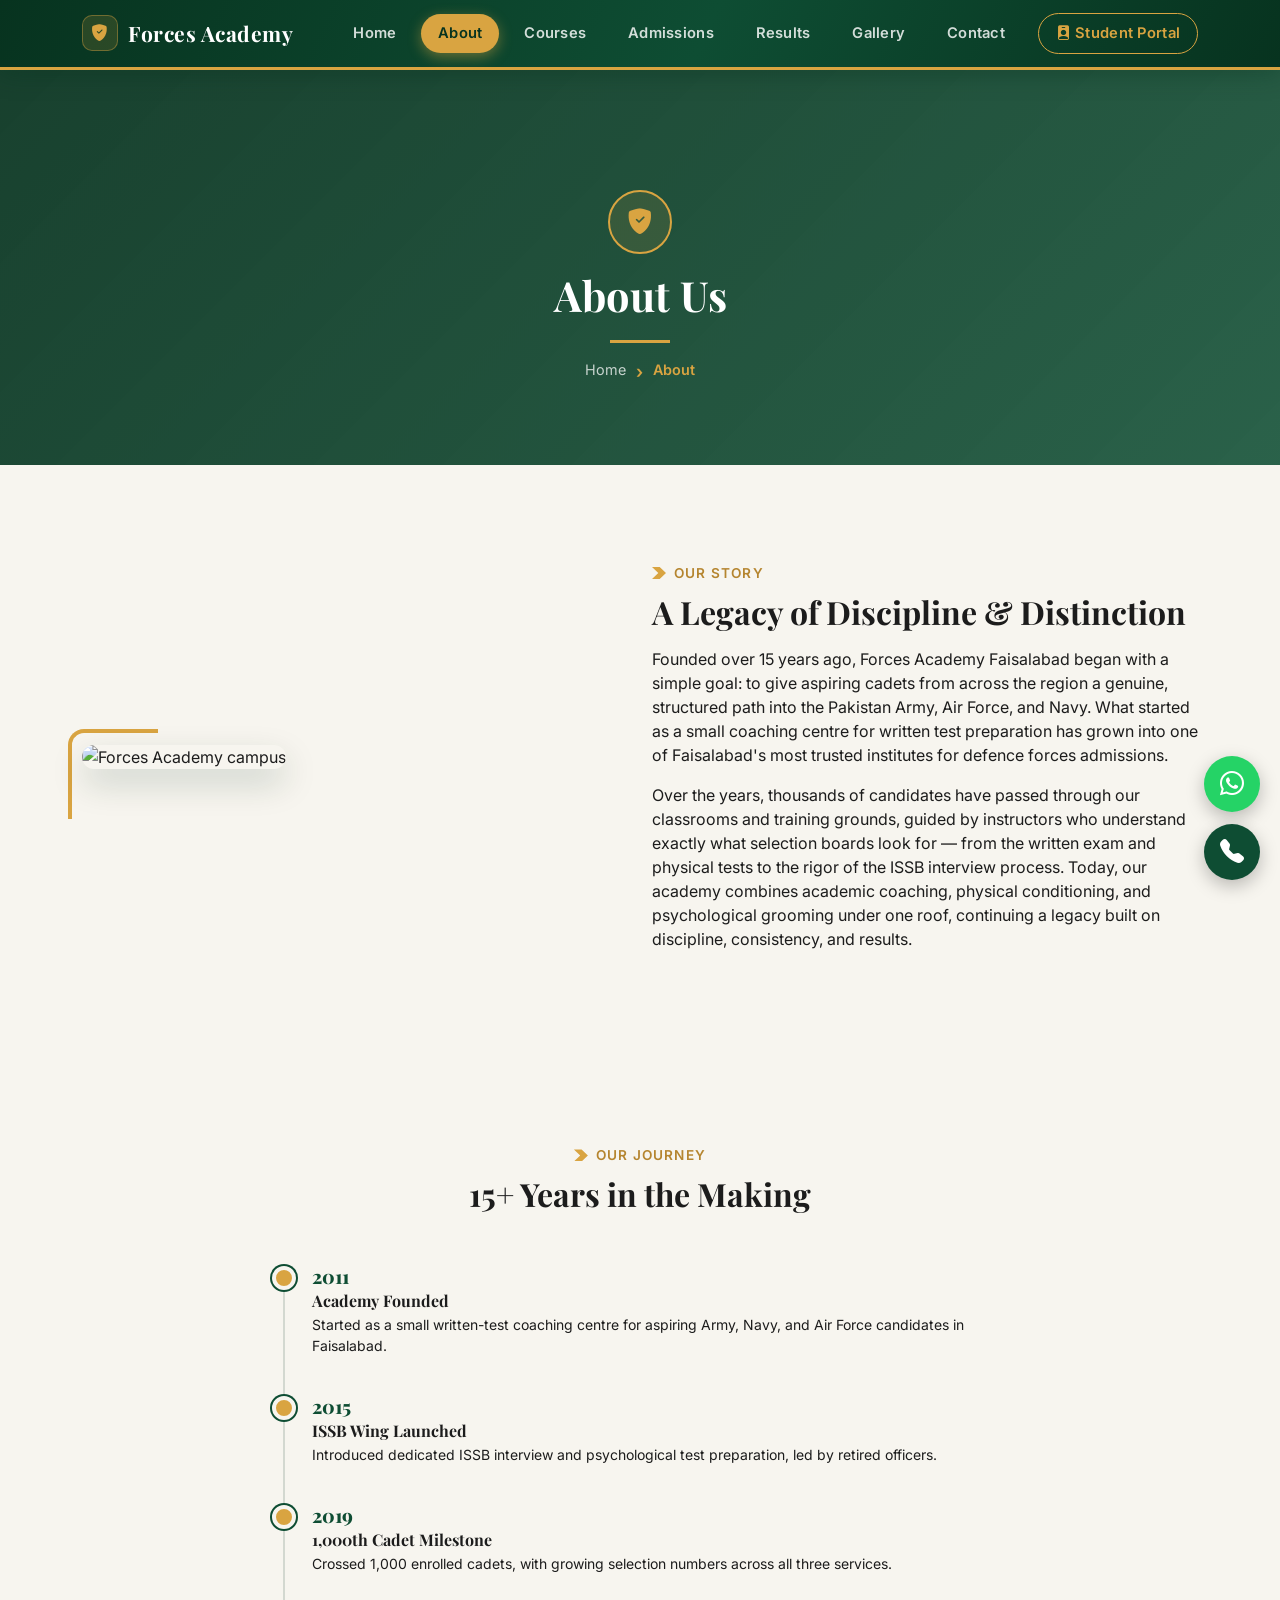
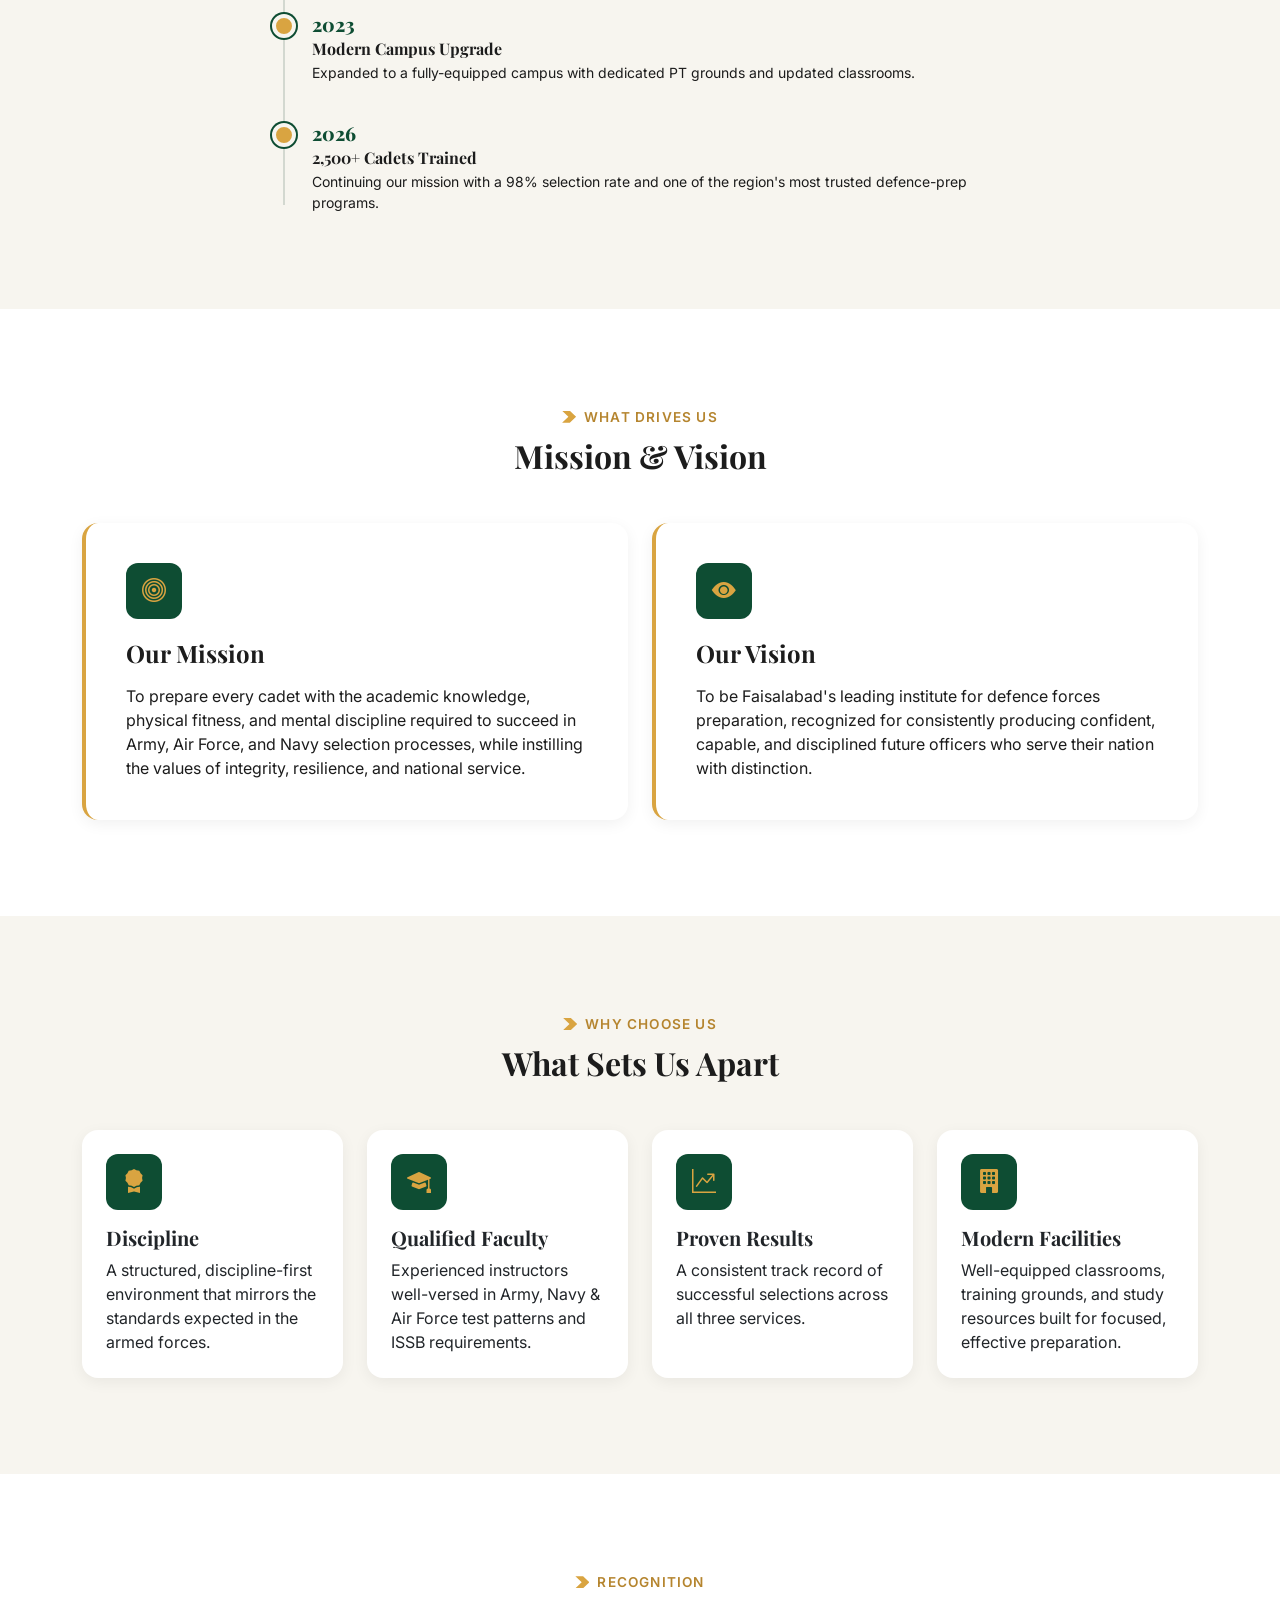
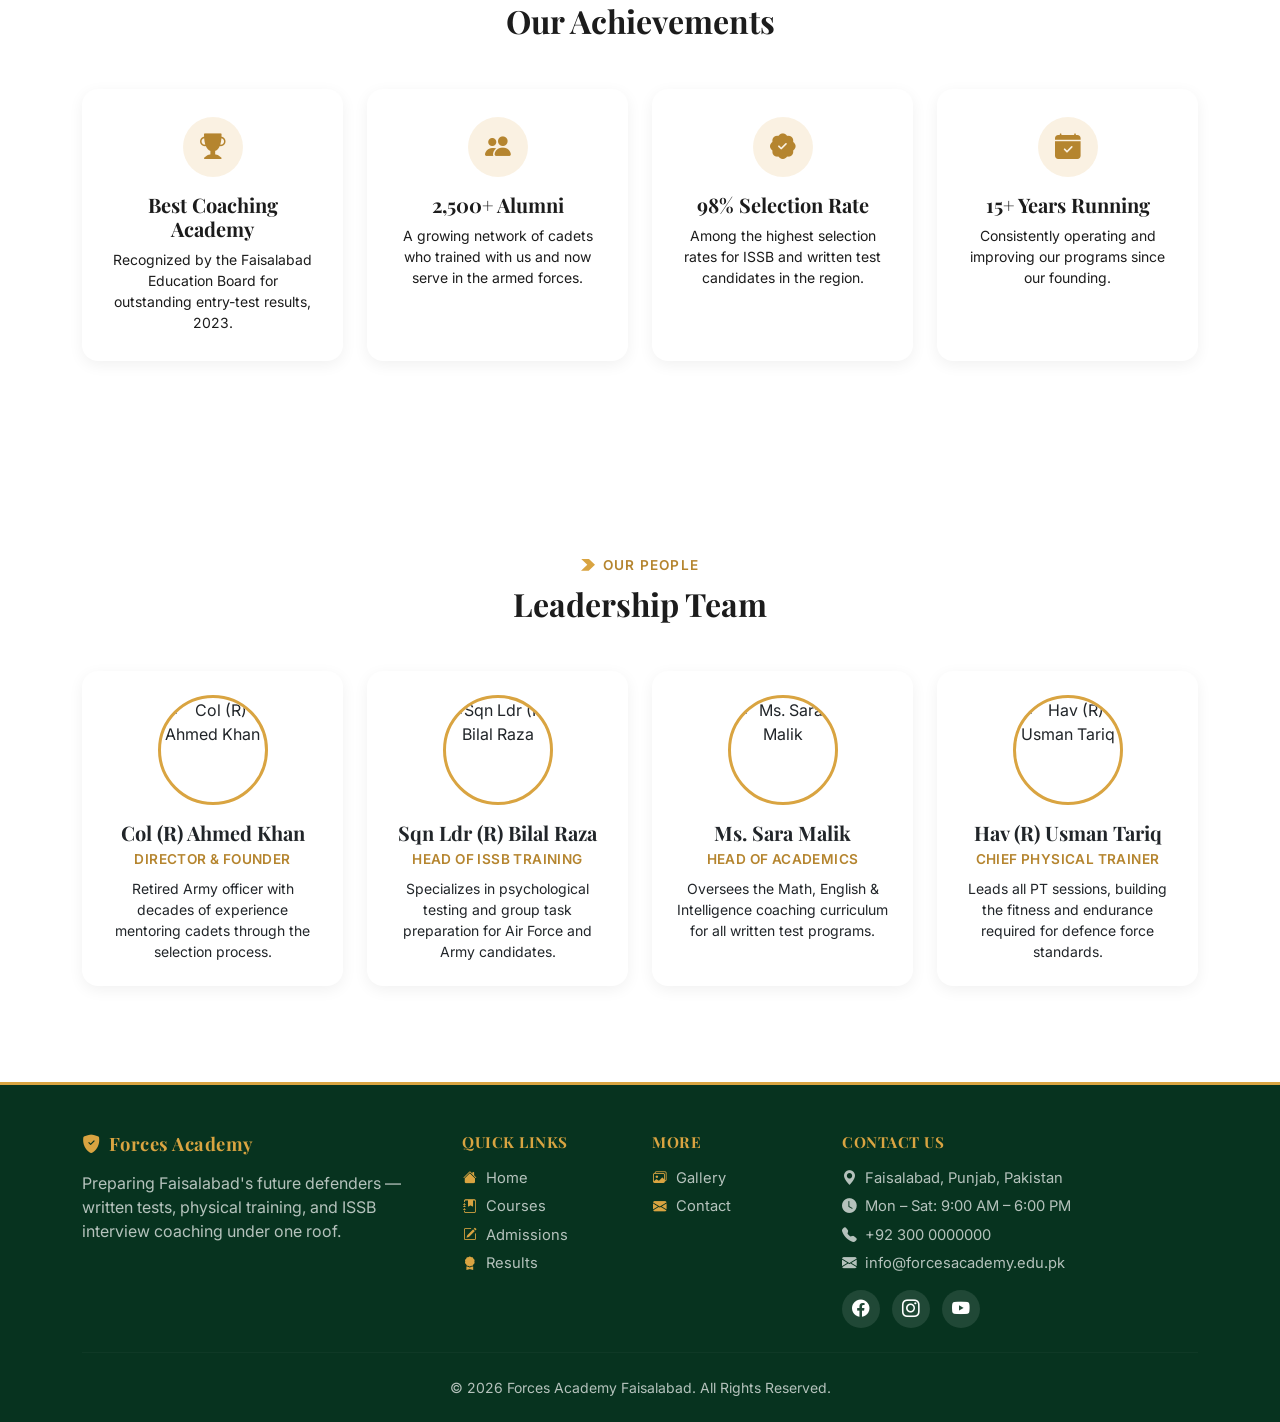
==== about.html @ 9dc29fd9 "Fixed responsive layout issues and completed cross-browser testing" ====
<!DOCTYPE html>
<html lang="en">
<head>
  <meta charset="UTF-8" />
<link rel="icon" type="image/svg+xml" href="data:image/svg+xml,<svg xmlns='http://www.w3.org/2000/svg' viewBox='0 0 24 24'><path fill='%2307331f' d='M12 1 3 5v6c0 5.5 3.8 10.7 9 12 5.2-1.3 9-6.5 9-12V5z'/><path fill='none' stroke='%23d9a441' stroke-width='2' stroke-linecap='round' stroke-linejoin='round' d='M8 12l2.5 2.5L16 9'/></svg>" />
  <meta name="viewport" content="width=device-width, initial-scale=1.0" />
  <title>About Us | Forces Academy Faisalabad</title>
  <link href="https://cdn.jsdelivr.net/npm/bootstrap@5.3.0/dist/css/bootstrap.min.css" rel="stylesheet" />
  <link rel="stylesheet" href="https://cdn.jsdelivr.net/npm/bootstrap-icons@1.11.3/font/bootstrap-icons.css" />
  <link rel="preconnect" href="https://fonts.googleapis.com">
  <link rel="preconnect" href="https://fonts.gstatic.com" crossorigin>
  <link href="https://fonts.googleapis.com/css2?family=Inter:wght@400;500;600;700&family=Playfair+Display:wght@700;800;900&display=swap" rel="stylesheet">
  <link rel="stylesheet" href="CSS/style.css" />
  <noscript><style>body{opacity:1 !important;}</style></noscript>
</head>
<body>
  <!-- Floating Contact Buttons -->
  <div class="floating-contact">
    <a href="https://wa.me/923000000000" target="_blank" rel="noopener noreferrer" class="floating-btn whatsapp-btn" aria-label="Chat on WhatsApp" title="Chat on WhatsApp">
      <i class="bi bi-whatsapp"></i>
    </a>
    <a href="tel:+923000000000" class="floating-btn call-btn" aria-label="Call Us" title="Call Us">
      <i class="bi bi-telephone-fill"></i>
    </a>
  </div>
  <!-- Back to Top Button -->
  <button type="button" id="backToTopBtn" class="back-to-top-btn" aria-label="Back to top" title="Back to Top">
    <i class="bi bi-arrow-up"></i>
  </button>
  <!-- Navbar -->
  <nav class="navbar navbar-expand-lg sticky-top navbar-dark" id="mainNav">
    <div class="container">
      <a class="navbar-brand fw-bold" href="index.html">
        <i class="bi bi-shield-fill-check me-2"></i>Forces Academy
      </a>
      <button class="navbar-toggler" type="button" data-bs-toggle="collapse" data-bs-target="#navMenu"
        aria-controls="navMenu" aria-expanded="false" aria-label="Toggle navigation">
        <span class="navbar-toggler-icon"></span>
      </button>
      <div class="collapse navbar-collapse" id="navMenu">
        <ul class="navbar-nav ms-auto align-items-lg-center gap-lg-2">
          <li class="nav-item"><a class="nav-link" href="index.html">Home</a></li>
          <li class="nav-item"><a class="nav-link active" aria-current="page" href="about.html">About</a></li>
          <li class="nav-item"><a class="nav-link" href="courses.html">Courses</a></li>
          <li class="nav-item"><a class="nav-link" href="admissions.html">Admissions</a></li>
          <li class="nav-item"><a class="nav-link" href="results.html">Results</a></li>
          <li class="nav-item"><a class="nav-link" href="gallery.html">Gallery</a></li>
          <li class="nav-item"><a class="nav-link" href="contact.html">Contact</a></li>
                 <li class="nav-item ms-lg-2">
            <a class="nav-link nav-portal-btn" href="#"><i class="bi bi-person-badge-fill me-1"></i>Student Portal</a>
          </li>
        </ul>
      </div>
    </div>
  </nav>

  <!-- Page Banner -->
  <section id="page-banner" class="text-white text-center">
    <div class="page-banner-bg"></div>
    <div class="container position-relative">
      <div class="page-banner-icon mb-3">
        <i class="bi bi-shield-fill-check"></i>
      </div>
      <h1 class="fw-bold">About Us</h1>
      <div class="page-banner-divider"></div>
      <nav aria-label="breadcrumb">
        <ol class="breadcrumb justify-content-center mt-3 mb-0">
          <li class="breadcrumb-item"><a href="index.html">Home</a></li>
          <li class="breadcrumb-item active" aria-current="page">About</li>
        </ol>
      </nav>
    </div>
  </section>

  <main class="page-content">

    <!-- Section 1: Academy Overview -->
    <section id="overview" class="py-6">
      <div class="container">
        <div class="row align-items-center gy-5">
          <div class="col-lg-6">
            <div class="about-image-wrap">
              <img src="https://images.unsplash.com/photo-1580582932707-520aed937b7b?fm=jpg&q=80&w=1000&auto=format&fit=crop"
                alt="Forces Academy campus" class="img-fluid rounded-4 section-image" />
            </div>
          </div>
          <div class="col-lg-6">
            <span class="section-eyebrow">Our Story</span>
            <h2 class="fw-bold mb-3 mt-2">A Legacy of Discipline &amp; Distinction</h2>
            <p class="mb-3">
              Founded over 15 years ago, Forces Academy Faisalabad began with a
              simple goal: to give aspiring cadets from across the region a
              genuine, structured path into the Pakistan Army, Air Force, and
              Navy. What started as a small coaching centre for written test
              preparation has grown into one of Faisalabad's most trusted
              institutes for defence forces admissions.
            </p>
            <p class="mb-0">
              Over the years, thousands of candidates have passed through our
              classrooms and training grounds, guided by instructors who
              understand exactly what selection boards look for &mdash; from the
              written exam and physical tests to the rigor of the ISSB
              interview process. Today, our academy combines academic
              coaching, physical conditioning, and psychological grooming
              under one roof, continuing a legacy built on discipline,
              consistency, and results.
            </p>
          </div>
        </div>
      </div>
    </section>

    <!-- Section 1.5: History Timeline -->
    <section id="history" class="py-6">
      <div class="container">
        <div class="text-center mb-5">
          <span class="section-eyebrow justify-content-center">Our Journey</span>
          <h2 class="fw-bold mt-2">15+ Years in the Making</h2>
        </div>
        <div class="row justify-content-center">
          <div class="col-lg-8">
            <div class="timeline-wrap">
              <div class="timeline-item">
                <div class="timeline-year">2011</div>
                <h6 class="fw-bold mb-1">Academy Founded</h6>
                <p class="mb-0 small">Started as a small written-test coaching centre for aspiring Army, Navy, and Air Force candidates in Faisalabad.</p>
              </div>
              <div class="timeline-item">
                <div class="timeline-year">2015</div>
                <h6 class="fw-bold mb-1">ISSB Wing Launched</h6>
                <p class="mb-0 small">Introduced dedicated ISSB interview and psychological test preparation, led by retired officers.</p>
              </div>
              <div class="timeline-item">
                <div class="timeline-year">2019</div>
                <h6 class="fw-bold mb-1">1,000th Cadet Milestone</h6>
                <p class="mb-0 small">Crossed 1,000 enrolled cadets, with growing selection numbers across all three services.</p>
              </div>
              <div class="timeline-item">
                <div class="timeline-year">2023</div>
                <h6 class="fw-bold mb-1">Modern Campus Upgrade</h6>
                <p class="mb-0 small">Expanded to a fully-equipped campus with dedicated PT grounds and updated classrooms.</p>
              </div>
              <div class="timeline-item">
                <div class="timeline-year">2026</div>
                <h6 class="fw-bold mb-1">2,500+ Cadets Trained</h6>
                <p class="mb-0 small">Continuing our mission with a 98% selection rate and one of the region's most trusted defence-prep programs.</p>
              </div>
            </div>
          </div>
        </div>
      </div>
    </section>

    <!-- Section 2: Mission & Vision -->
    <section id="mission-vision" class="py-6" style="background-color: var(--fa-surface);">
      <div class="container">
        <div class="text-center mb-5">
          <span class="section-eyebrow justify-content-center">What Drives Us</span>
          <h2 class="fw-bold mt-2">Mission &amp; Vision</h2>
        </div>
        <div class="row g-4">
          <div class="col-md-6">
            <div class="mv-card">
              <div class="mv-icon"><i class="bi bi-bullseye"></i></div>
              <h4 class="fw-bold mb-3">Our Mission</h4>
              <p class="mb-0">
                To prepare every cadet with the academic knowledge, physical
                fitness, and mental discipline required to succeed in Army,
                Air Force, and Navy selection processes, while instilling the
                values of integrity, resilience, and national service.
              </p>
            </div>
          </div>
          <div class="col-md-6">
            <div class="mv-card">
              <div class="mv-icon"><i class="bi bi-eye-fill"></i></div>
              <h4 class="fw-bold mb-3">Our Vision</h4>
              <p class="mb-0">
                To be Faisalabad's leading institute for defence forces
                preparation, recognized for consistently producing confident,
                capable, and disciplined future officers who serve their
                nation with distinction.
              </p>
            </div>
          </div>
        </div>
      </div>
    </section>

    <!-- Section 3: Why Choose Us -->
    <section id="why-choose-us" class="py-6">
      <div class="container">
        <div class="text-center mb-5">
          <span class="section-eyebrow justify-content-center">Why Choose Us</span>
          <h2 class="fw-bold mt-2">What Sets Us Apart</h2>
        </div>
        <div class="row g-4">
          <div class="col-md-6 col-lg-3">
            <div class="card feature-card h-100 p-4 rounded-4 border-0">
              <div class="feature-icon mb-3"><i class="bi bi-award-fill"></i></div>
              <h5 class="fw-bold mb-2">Discipline</h5>
              <p class="mb-0">A structured, discipline-first environment that mirrors the standards expected in the armed forces.</p>
            </div>
          </div>
          <div class="col-md-6 col-lg-3">
            <div class="card feature-card h-100 p-4 rounded-4 border-0">
              <div class="feature-icon mb-3"><i class="bi bi-mortarboard-fill"></i></div>
              <h5 class="fw-bold mb-2">Qualified Faculty</h5>
              <p class="mb-0">Experienced instructors well-versed in Army, Navy &amp; Air Force test patterns and ISSB requirements.</p>
            </div>
          </div>
          <div class="col-md-6 col-lg-3">
            <div class="card feature-card h-100 p-4 rounded-4 border-0">
              <div class="feature-icon mb-3"><i class="bi bi-graph-up-arrow"></i></div>
              <h5 class="fw-bold mb-2">Proven Results</h5>
              <p class="mb-0">A consistent track record of successful selections across all three services.</p>
            </div>
          </div>
          <div class="col-md-6 col-lg-3">
            <div class="card feature-card h-100 p-4 rounded-4 border-0">
              <div class="feature-icon mb-3"><i class="bi bi-building-fill"></i></div>
              <h5 class="fw-bold mb-2">Modern Facilities</h5>
              <p class="mb-0">Well-equipped classrooms, training grounds, and study resources built for focused, effective preparation.</p>
            </div>
          </div>
        </div>
      </div>
    </section>

    <!-- Section 3.5: Achievements -->
    <section id="achievements" class="py-6" style="background-color: var(--fa-surface);">
      <div class="container">
        <div class="text-center mb-5">
          <span class="section-eyebrow justify-content-center">Recognition</span>
          <h2 class="fw-bold mt-2">Our Achievements</h2>
        </div>
        <div class="row g-4">
          <div class="col-sm-6 col-lg-3">
            <div class="award-card">
              <div class="award-icon"><i class="bi bi-trophy-fill"></i></div>
              <h5 class="fw-bold mb-2">Best Coaching Academy</h5>
              <p class="mb-0 small">Recognized by the Faisalabad Education Board for outstanding entry-test results, 2023.</p>
            </div>
          </div>
          <div class="col-sm-6 col-lg-3">
            <div class="award-card">
              <div class="award-icon"><i class="bi bi-people-fill"></i></div>
              <h5 class="fw-bold mb-2">2,500+ Alumni</h5>
              <p class="mb-0 small">A growing network of cadets who trained with us and now serve in the armed forces.</p>
            </div>
          </div>
          <div class="col-sm-6 col-lg-3">
            <div class="award-card">
              <div class="award-icon"><i class="bi bi-patch-check-fill"></i></div>
              <h5 class="fw-bold mb-2">98% Selection Rate</h5>
              <p class="mb-0 small">Among the highest selection rates for ISSB and written test candidates in the region.</p>
            </div>
          </div>
          <div class="col-sm-6 col-lg-3">
            <div class="award-card">
              <div class="award-icon"><i class="bi bi-calendar-check-fill"></i></div>
              <h5 class="fw-bold mb-2">15+ Years Running</h5>
              <p class="mb-0 small">Consistently operating and improving our programs since our founding.</p>
            </div>
          </div>
        </div>
      </div>
    </section>

    <!-- Section 4: Leadership Team -->
    <section id="leadership" class="py-6" style="background-color: var(--fa-surface);">
      <div class="container">
        <div class="text-center mb-5">
          <span class="section-eyebrow justify-content-center">Our People</span>
          <h2 class="fw-bold mt-2">Leadership Team</h2>
        </div>
        <div class="row g-4">
          <div class="col-md-6 col-lg-3">
            <div class="card team-card h-100 p-4 rounded-4 border-0">
              <img src="https://images.unsplash.com/photo-1560250097-0b93528c311a?fm=jpg&q=80&w=400&auto=format&fit=crop"
                alt="Col (R) Ahmed Khan" class="team-photo-placeholder" style="object-fit:cover;" />
              <h5 class="fw-bold mb-1">Col (R) Ahmed Khan</h5>
              <p class="team-title mb-2">Director &amp; Founder</p>
              <p class="mb-0 small">Retired Army officer with decades of experience mentoring cadets through the selection process.</p>
            </div>
          </div>
          <div class="col-md-6 col-lg-3">
            <div class="card team-card h-100 p-4 rounded-4 border-0">
              <img src="https://images.unsplash.com/photo-1552058544-f2b08422138a?fm=jpg&q=80&w=400&auto=format&fit=crop"
                alt="Sqn Ldr (R) Bilal Raza" class="team-photo-placeholder" style="object-fit:cover;" />
              <h5 class="fw-bold mb-1">Sqn Ldr (R) Bilal Raza</h5>
              <p class="team-title mb-2">Head of ISSB Training</p>
              <p class="mb-0 small">Specializes in psychological testing and group task preparation for Air Force and Army candidates.</p>
            </div>
          </div>
          <div class="col-md-6 col-lg-3">
            <div class="card team-card h-100 p-4 rounded-4 border-0">
              <img src="https://images.unsplash.com/photo-1573497019940-1c28c88b4f3e?fm=jpg&q=80&w=400&auto=format&fit=crop"
                alt="Ms. Sara Malik" class="team-photo-placeholder" style="object-fit:cover;" />
              <h5 class="fw-bold mb-1">Ms. Sara Malik</h5>
              <p class="team-title mb-2">Head of Academics</p>
              <p class="mb-0 small">Oversees the Math, English &amp; Intelligence coaching curriculum for all written test programs.</p>
            </div>
          </div>
          <div class="col-md-6 col-lg-3">
            <div class="card team-card h-100 p-4 rounded-4 border-0">
              <img src="https://images.unsplash.com/photo-1519085360753-af0119f7cbe7?fm=jpg&q=80&w=400&auto=format&fit=crop"
                alt="Hav (R) Usman Tariq" class="team-photo-placeholder" style="object-fit:cover;" />
              <h5 class="fw-bold mb-1">Hav (R) Usman Tariq</h5>
              <p class="team-title mb-2">Chief Physical Trainer</p>
              <p class="mb-0 small">Leads all PT sessions, building the fitness and endurance required for defence force standards.</p>
            </div>
          </div>
        </div>
      </div>
    </section>

  </main>

  <!-- Footer -->
  <footer id="site-footer" class="pt-5 pb-4 text-white">
    <div class="container">
      <div class="row gy-4">
        <div class="col-lg-4">
          <h5 class="fw-bold mb-3"><i class="bi bi-shield-fill-check me-2"></i>Forces Academy</h5>
          <p class="mb-0">Preparing Faisalabad's future defenders &mdash; written tests, physical training, and ISSB interview coaching under one roof.</p>
        </div>
        <div class="col-lg-2 col-md-4">
          <h6 class="fw-bold mb-3">Quick Links</h6>
          <ul class="list-unstyled footer-links">
            <li><a href="index.html"><i class="bi bi-house-fill me-2"></i>Home</a></li>
            <li><a href="courses.html"><i class="bi bi-journal-bookmark-fill me-2"></i>Courses</a></li>
            <li><a href="admissions.html"><i class="bi bi-pencil-square me-2"></i>Admissions</a></li>
            <li><a href="results.html"><i class="bi bi-award-fill me-2"></i>Results</a></li>
          </ul>
        </div>
        <div class="col-lg-2 col-md-4">
          <h6 class="fw-bold mb-3">More</h6>
          <ul class="list-unstyled footer-links">
            <li><a href="gallery.html"><i class="bi bi-images me-2"></i>Gallery</a></li>
            <li><a href="contact.html"><i class="bi bi-envelope-fill me-2"></i>Contact</a></li>
          </ul>
        </div>
        <div class="col-lg-4 col-md-4">
          <h6 class="fw-bold mb-3">Contact Us</h6>
          <ul class="list-unstyled footer-links">
            <li><i class="bi bi-geo-alt-fill me-2"></i>Faisalabad, Punjab, Pakistan</li>
            <li><i class="bi bi-clock-fill me-2"></i>Mon &ndash; Sat: 9:00 AM &ndash; 6:00 PM</li>
            <li><i class="bi bi-telephone-fill me-2"></i>+92 300 0000000</li>
            <li><i class="bi bi-envelope-fill me-2"></i>info@forcesacademy.edu.pk</li>
          </ul>
          <div class="social-icons mt-3">
            <a href="https://www.facebook.com/forcesacademyfaisalabad/" target="_blank" rel="noopener noreferrer" aria-label="Facebook"><i class="bi bi-facebook"></i></a>
            <a href="https://www.instagram.com/forcesacademyfaisalabad/" target="_blank" rel="noopener noreferrer" aria-label="Instagram"><i class="bi bi-instagram"></i></a>
            <a href="https://www.youtube.com/@forcesacademyfaisalabad" target="_blank" rel="noopener noreferrer" aria-label="YouTube"><i class="bi bi-youtube"></i></a>
          </div>
        </div>
      </div>
      <hr class="footer-divider my-4" />
      <p class="text-center mb-0 small">&copy; 2026 Forces Academy Faisalabad. All Rights Reserved.</p>
    </div>
  </footer>

  <script src="https://cdn.jsdelivr.net/npm/bootstrap@5.3.0/dist/js/bootstrap.bundle.min.js"></script>
  <script src="js/main.js"></script>
  <script>
    window.addEventListener('load', function () {
      document.body.classList.add('page-loaded');
    });

    document.addEventListener('DOMContentLoaded', function () {
      var revealSelectors = '.feature-card, .course-card, .team-card, .testimonial-card, ' +
        '.achiever-card, .results-summary-card, .award-card, .mv-card, .eligibility-card, ' +
        '.seat-card, .contact-info-card, .gallery-item, .batch-compare-card, .fee-calc-card, ' +
        '.consultation-card, .selection-process-card, .countdown-card, .timeline-item, .course-finder-card';
      var revealEls = document.querySelectorAll(revealSelectors);

      if (!revealEls.length) return;

      revealEls.forEach(function (el) {
        el.classList.add('reveal');
      });

      if ('IntersectionObserver' in window) {
        var observer = new IntersectionObserver(function (entries) {
          entries.forEach(function (entry) {
            if (entry.isIntersecting) {
              entry.target.classList.add('is-visible');
              observer.unobserve(entry.target);
            }
          });
        }, { threshold: 0.15 });

        revealEls.forEach(function (el) {
          observer.observe(el);
        });
      } else {
        revealEls.forEach(function (el) {
          el.classList.add('is-visible');
        });
      }
    });
  </script>
  <script>
    document.addEventListener('DOMContentLoaded', function () {
      var revealTargets = document.querySelectorAll('main section, #hero, #cta, #page-banner');
      revealTargets.forEach(function (el) {
        el.classList.add('reveal-on-scroll');
      });

      var observer = new IntersectionObserver(function (entries) {
        entries.forEach(function (entry) {
          if (entry.isIntersecting) {
            entry.target.classList.add('is-visible');
            observer.unobserve(entry.target);
          }
        });
      }, { threshold: 0.12 });

      revealTargets.forEach(function (el) {
        observer.observe(el);
      });
    });
  </script>
</body>
</html>
---- CSS/style.css ----
:root {
  --fa-green-dark: #07331f;
  --fa-green: #0e4d33;
  --fa-green-light: #1c6b48;
  --fa-gold: #d9a441;
  --fa-gold-dark: #b5852f;
  --fa-cream: #f7f5ef;
  --fa-ink: #1c1c1c;
  --fa-surface: #ffffff;
  --fa-card-border: rgba(7, 51, 31, 0.1);
  --font-display: "Playfair Display", Georgia, serif;
  --font-body: "Inter", "Segoe UI", system-ui, -apple-system, sans-serif;
}

* {
  box-sizing: border-box;
}

body {
  background-color: var(--fa-cream);
  font-family: var(--font-body);
  color: var(--fa-ink);
}

h1, h2, h3, h4, h5, h6 {
  font-family: var(--font-display);
}

.btn {
  font-family: var(--font-body);
  letter-spacing: 0.3px;
}

/* ---------- Section rhythm ---------- */
.py-6 {
  padding-top: 6rem;
  padding-bottom: 6rem;
}

.pb-6 {
  padding-bottom: 6rem;
}

@media (max-width: 767.98px) {
  .py-6 {
    padding-top: 3.5rem;
    padding-bottom: 3.5rem;
  }

  .pb-6 {
    padding-bottom: 3.5rem;
  }
}

/* =========================================================
   Navbar — unique pill-style redesign
   ========================================================= */
#mainNav {
  background: linear-gradient(115deg, var(--fa-green-dark) 0%, var(--fa-green) 55%, var(--fa-green-dark) 100%);
  box-shadow: 0 4px 22px rgba(7, 51, 31, 0.35);
  padding-top: 0.65rem;
  padding-bottom: 0.65rem;
  border-bottom: 3px solid var(--fa-gold);
}

#mainNav .navbar-brand {
  display: inline-flex;
  align-items: center;
  color: #fff;
  font-family: var(--font-display);
  font-size: 1.32rem;
  letter-spacing: 0.5px;
}

#mainNav .navbar-brand i {
  display: inline-flex;
  align-items: center;
  justify-content: center;
  width: 36px;
  height: 36px;
  border-radius: 10px;
  background-color: rgba(217, 164, 65, 0.16);
  border: 1px solid rgba(217, 164, 65, 0.4);
  color: var(--fa-gold);
  font-size: 1.05rem;
  margin-right: 10px !important;
}

#mainNav .navbar-nav {
  gap: 4px;
}

#mainNav .nav-portal-btn {
  border: 1.5px solid var(--fa-gold);
  color: var(--fa-gold) !important;
  background-color: transparent !important;
  font-weight: 700;
}

#mainNav .nav-portal-btn:hover {
  background-color: var(--fa-gold) !important;
  color: var(--fa-green-dark) !important;
  transform: translateY(-1px) scale(1.02);
}

#mainNav .nav-link {
  position: relative;
  color: rgba(255, 255, 255, 0.82);
  font-weight: 600;
  font-size: 0.92rem;
  letter-spacing: 0.3px;
  padding: 0.55rem 1.05rem !important;
  border-radius: 30px;
  transition: background-color 0.25s ease, color 0.25s ease, transform 0.2s ease;
}

/* remove the old underline indicator entirely */
#mainNav .nav-link::after {
  content: none;
}

#mainNav .nav-link:hover {
  background-color: rgba(255, 255, 255, 0.1);
  color: #ffffff;
  transform: translateY(-1px);
}

#mainNav .nav-link.active {
  background-color: var(--fa-gold);
  color: var(--fa-green-dark);
  box-shadow: 0 4px 14px rgba(217, 164, 65, 0.45);
}

#mainNav .nav-link.active:hover {
  background-color: var(--fa-gold-dark);
  color: #fff;
  transform: none;
}

.btn-portal {
  background-color: var(--fa-gold);
  border-color: var(--fa-gold);
  color: var(--fa-green-dark);
  font-weight: 600;
  box-shadow: 0 4px 14px rgba(217, 164, 65, 0.25);
  transition: background-color 0.2s ease, border-color 0.2s ease,
    transform 0.2s ease, box-shadow 0.2s ease;
}

.btn-portal:hover {
  background-color: var(--fa-gold-dark);
  border-color: var(--fa-gold-dark);
  color: #fff;
  transform: translateY(-2px);
  box-shadow: 0 8px 20px rgba(217, 164, 65, 0.35);
}

/* ---------- Hero ---------- */
#hero {
  position: relative;
  background: linear-gradient(135deg, var(--fa-green-dark) 0%, var(--fa-green) 100%);
  overflow: hidden;
  min-height: 92vh;
  display: flex;
  align-items: center;
  padding: 5rem 0;
}

.hero-pattern {
  position: absolute;
  inset: 0;
  pointer-events: none;
  opacity: 0.06;
  background-image: repeating-linear-gradient(
    -45deg,
    #ffffff 0px,
    #ffffff 2px,
    transparent 2px,
    transparent 26px
  );
}

.hero-eyebrow {
  display: inline-flex;
  align-items: center;
  font-size: 1.05rem;
  font-weight: 600;
  letter-spacing: 1.5px;
  text-transform: uppercase;
  color: var(--fa-gold);
}

#hero h1 {
  line-height: 1.15;
}

#hero .lead {
  color: rgba(255, 255, 255, 0.85);
}

.hero-image-wrap {
  position: relative;
  border-radius: 16px;
  overflow: hidden;
  box-shadow: 0 20px 50px rgba(0, 0, 0, 0.35);
  border: 4px solid rgba(255, 255, 255, 0.15);
}

.hero-image {
  width: 100%;
  height: 100%;
  max-height: 480px;
  object-fit: cover;
  display: block;
}

.hero-badge {
  position: absolute;
  bottom: 20px;
  left: 20px;
  background-color: var(--fa-cream);
  border-left: 4px solid var(--fa-gold);
  border-radius: 10px;
  padding: 0.9rem 1.2rem;
  box-shadow: 0 10px 25px rgba(0, 0, 0, 0.25);
  display: flex;
  align-items: center;
  gap: 0.6rem;
}

.hero-badge-num {
  font-family: var(--font-display);
  font-weight: 900;
  font-size: 1.8rem;
  color: var(--fa-green-dark);
  line-height: 1;
}

.hero-badge-label {
  font-size: 0.72rem;
  font-weight: 600;
  text-transform: uppercase;
  letter-spacing: 0.5px;
  color: var(--fa-green);
  line-height: 1.2;
}

/* ---------- Stats Strip ---------- */
#stats {
  background-color: var(--fa-surface);
  border-bottom: 1px solid rgba(7, 51, 31, 0.08);
}

.stat-number {
  font-family: var(--font-display);
  color: var(--fa-green);
  font-size: 2.4rem;
}

.stat-label {
  color: #666;
  font-size: 0.9rem;
  text-transform: uppercase;
  letter-spacing: 0.5px;
}

/* ---------- Section Eyebrow (chevron marker) ---------- */
.section-eyebrow {
  display: inline-flex;
  align-items: center;
  color: var(--fa-gold-dark);
  font-weight: 600;
  text-transform: uppercase;
  letter-spacing: 1.2px;
  font-size: 0.85rem;
}

.section-eyebrow::before {
  content: "";
  display: inline-block;
  width: 14px;
  height: 12px;
  margin-right: 8px;
  background-color: var(--fa-gold);
  clip-path: polygon(0 0, 55% 0, 100% 50%, 55% 100%, 0 100%, 45% 50%);
}

.cta-eyebrow {
  color: var(--fa-gold);
}

.section-image {
  box-shadow: 0 14px 34px rgba(7, 51, 31, 0.18);
}

.about-image-wrap {
  position: relative;
}

.about-image-wrap::before {
  content: "";
  position: absolute;
  top: -14px;
  left: -14px;
  width: 90px;
  height: 90px;
  border-top: 4px solid var(--fa-gold);
  border-left: 4px solid var(--fa-gold);
  border-radius: 16px 0 0 0;
  z-index: -1;
}

/* ---------- Feature Cards ---------- */
.feature-card {
  background-color: var(--fa-surface);
  border-top: 3px solid var(--fa-gold);
  box-shadow: 0 4px 15px rgba(0, 0, 0, 0.06);
  transition: transform 0.25s ease, box-shadow 0.25s ease;
}

.feature-card:hover {
  transform: translateY(-6px);
  box-shadow: 0 14px 30px rgba(7, 51, 31, 0.12);
}

.feature-icon {
  width: 56px;
  height: 56px;
  border-radius: 12px;
  background-color: var(--fa-green);
  display: flex;
  align-items: center;
  justify-content: center;
  transition: background-color 0.25s ease;
}

.feature-icon i {
  font-size: 1.5rem;
  color: var(--fa-gold);
}

.feature-card:hover .feature-icon {
  background-color: var(--fa-gold);
}

.feature-card:hover .feature-icon i {
  color: var(--fa-green-dark);
}

/* ---------- Course Cards ---------- */
.course-card {
  background-color: var(--fa-surface);
  box-shadow: 0 4px 15px rgba(0, 0, 0, 0.06);
  transition: transform 0.25s ease, box-shadow 0.25s ease;
}

.course-card:hover {
  transform: translateY(-6px);
  box-shadow: 0 14px 30px rgba(7, 51, 31, 0.12);
}

.course-img-wrap {
  position: relative;
}

.course-img {
  height: 190px;
  object-fit: cover;
  display: block;
}

.course-tag {
  position: absolute;
  top: 14px;
  right: 14px;
  background-color: var(--fa-gold);
  color: var(--fa-green-dark);
  font-size: 0.72rem;
  font-weight: 700;
  text-transform: uppercase;
  letter-spacing: 0.4px;
  padding: 0.3rem 0.7rem;
  border-radius: 20px;
}

/* ---------- CTA Banner ---------- */
#cta {
  background: linear-gradient(135deg, var(--fa-green) 0%, var(--fa-green-dark) 100%);
  color: #ffffff;
}

#cta h2 {
  color: #ffffff;
}

#cta .lead {
  color: rgba(255, 255, 255, 0.9);
}

/* ---------- Outline Portal Button ---------- */
.btn-outline-portal {
  border: 1.5px solid var(--fa-green);
  color: var(--fa-green);
  font-weight: 600;
  background-color: transparent;
  transition: background-color 0.2s ease, color 0.2s ease, transform 0.2s ease, box-shadow 0.2s ease;
}

.btn-outline-portal:hover {
  background-color: var(--fa-green);
  color: #fff;
  transform: translateY(-2px);
  box-shadow: 0 6px 16px rgba(7, 51, 31, 0.2);
}

/* ---------- Footer ---------- */
#site-footer {
  background-color: var(--fa-green-dark);
  color: rgba(255, 255, 255, 0.85);
  border-top: 3px solid var(--fa-gold);
}

#site-footer h5,
#site-footer h6 {
  color: var(--fa-gold);
  text-transform: uppercase;
  letter-spacing: 0.5px;
  font-size: 0.95rem;
}

#site-footer h5 {
  font-family: var(--font-display);
  text-transform: none;
  font-size: 1.15rem;
}

#site-footer p,
#site-footer .small {
  color: rgba(255, 255, 255, 0.7);
}

.footer-links li,
.footer-links a {
  color: rgba(255, 255, 255, 0.7);
  text-decoration: none;
  font-size: 0.92rem;
  transition: color 0.2s ease;
}

.footer-links li {
  margin-bottom: 0.4rem;
}

.footer-links a:hover {
  color: var(--fa-gold);
}

.footer-links a i {
  color: var(--fa-gold);
  font-size: 0.85rem;
  width: 16px;
  display: inline-block;
  text-align: center;
  transition: transform 0.2s ease;
}

.footer-links a:hover i {
  transform: translateX(2px);
}

.footer-divider {
  border-color: rgba(255, 255, 255, 0.12);
}

.social-icons {
  display: flex;
  gap: 12px;
}

.social-icons a {
  width: 38px;
  height: 38px;
  display: flex;
  align-items: center;
  justify-content: center;
  border-radius: 50%;
  color: #ffffff;
  background-color: rgba(255, 255, 255, 0.1);
  font-size: 1.1rem;
  transition: background-color 0.2s ease, color 0.2s ease, transform 0.2s ease;
}

.social-icons a:hover {
  background-color: var(--fa-gold);
  color: var(--fa-green-dark);
  transform: translateY(-3px);
}

/* ---------- Page content (sub-pages) ---------- */
.page-content {
  min-height: 50vh;
}

/* ---------- Inner Page Banner ---------- */
#page-banner {
  position: relative;
  overflow: hidden;
  padding: 7.5rem 0 5rem;
}

.page-banner-bg {
  position: absolute;
  inset: 0;
  z-index: -2;
  background-image:
    linear-gradient(135deg, rgba(7, 51, 31, 0.93) 0%, rgba(14, 77, 51, 0.88) 100%),
    url("https://images.unsplash.com/photo-1580582932707-520aed937b7b?fm=jpg&q=80&w=1600&auto=format&fit=crop");
  background-size: cover;
  background-position: center;
}

.page-banner-icon {
  width: 64px;
  height: 64px;
  border-radius: 50%;
  border: 2px solid var(--fa-gold);
  background-color: rgba(217, 164, 65, 0.12);
  display: flex;
  align-items: center;
  justify-content: center;
  margin: 0 auto;
}

.page-banner-icon i {
  font-size: 1.6rem;
  color: var(--fa-gold);
}

.page-banner-divider {
  width: 60px;
  height: 3px;
  background-color: var(--fa-gold);
  margin: 1.25rem auto 0;
}

#page-banner h1 {
  font-size: 2.6rem;
}

#page-banner .breadcrumb {
  font-size: 0.9rem;
  background: transparent;
}

#page-banner .breadcrumb-item + .breadcrumb-item {
  padding-left: 0.6rem;
}

#page-banner .breadcrumb-item + .breadcrumb-item::before {
  content: "\203A";
  color: var(--fa-gold);
  padding-right: 0.6rem;
  font-size: 1.1rem;
}

#page-banner .breadcrumb-item a {
  color: rgba(255, 255, 255, 0.75);
  text-decoration: none;
  transition: color 0.2s ease;
}

#page-banner .breadcrumb-item a:hover {
  color: var(--fa-gold);
}

#page-banner .breadcrumb-item.active {
  color: var(--fa-gold);
  font-weight: 600;
}

/* ---------- Responsive ---------- */
@media (max-width: 991.98px) {
  #mainNav .navbar-collapse {
    background-color: var(--fa-green-dark);
    padding: 1rem;
    border-radius: 0 0 12px 12px;
    margin-top: 0.5rem;
  }

  #mainNav .nav-link {
    border-radius: 10px;
  }

  #mainNav .nav-portal-btn {
    margin-top: 8px;
    text-align: center;
  }

  .btn-portal {
    width: fit-content;
  }

  .hero-badge {
    left: 10px;
    bottom: 10px;
    padding: 0.7rem 0.9rem;
  }
}

/* ---------- Team Cards (About page) ---------- */
.team-card {
  background-color: var(--fa-surface);
  box-shadow: 0 4px 15px rgba(0, 0, 0, 0.06);
  transition: transform 0.25s ease, box-shadow 0.25s ease;
  text-align: center;
}

.team-card:hover {
  transform: translateY(-6px);
  box-shadow: 0 14px 30px rgba(7, 51, 31, 0.12);
}

/* Updated: now used on an <img> tag instead of a div+icon */
.team-photo-placeholder {
  width: 110px;
  height: 110px;
  border-radius: 50%;
  border: 3px solid var(--fa-gold);
  margin: 0 auto 1rem;
  display: block;
  object-fit: cover;
}

.team-title {
  color: var(--fa-gold-dark);
  font-size: 0.85rem;
  font-weight: 600;
  text-transform: uppercase;
  letter-spacing: 0.4px;
}

/* ---------- Mission / Vision panels ---------- */
.mv-card {
  background-color: var(--fa-surface);
  border-radius: 16px;
  padding: 2.5rem;
  height: 100%;
  box-shadow: 0 4px 15px rgba(0, 0, 0, 0.06);
  border-left: 4px solid var(--fa-gold);
}

.mv-icon {
  width: 56px;
  height: 56px;
  border-radius: 12px;
  background-color: var(--fa-green);
  display: flex;
  align-items: center;
  justify-content: center;
  margin-bottom: 1.25rem;
}

.mv-icon i {
  font-size: 1.5rem;
  color: var(--fa-gold);
}

/* =========================================================
   Courses & Admissions pages
   ========================================================= */

/* ---------- Numbered "How to Apply" steps ---------- */
.apply-step {
  border: none !important;
  display: flex;
  align-items: flex-start;
  gap: 1.25rem;
  padding: 1.1rem 0.85rem;
  background-color: transparent !important;
  border-radius: 12px;
  position: relative;
  z-index: 1;
  transition: background-color 0.2s ease, transform 0.2s ease;
}

.apply-step:hover {
  background-color: rgba(217, 164, 65, 0.1) !important;
  transform: translateX(4px);
}

.apply-step-num {
  flex-shrink: 0;
  width: 40px;
  height: 40px;
  border-radius: 50%;
  background-color: var(--fa-green);
  color: var(--fa-gold);
  font-family: var(--font-display);
  font-weight: 700;
  display: flex;
  align-items: center;
  justify-content: center;
  position: relative;
  z-index: 1;
  border: 3px solid var(--fa-cream);
  box-shadow: 0 2px 8px rgba(7, 51, 31, 0.2);
}

/* ---------- Eligibility cards ---------- */
.eligibility-card {
  background-color: var(--fa-surface);
  border-radius: 1rem;
  padding: 1.75rem;
  height: 100%;
  box-shadow: 0 4px 15px rgba(0, 0, 0, 0.06);
  border-left: 4px solid var(--fa-green);
}

.eligibility-card h5 {
  color: var(--fa-green-dark);
}

/* ---------- Required documents checklist ---------- */
.doc-list .list-group-item {
  border: none;
  border-bottom: 1px solid rgba(7, 51, 31, 0.08);
  background-color: transparent;
  display: flex;
  align-items: center;
  gap: 0.75rem;
  padding: 0.85rem 0.25rem;
}

.doc-list .list-group-item:last-child {
  border-bottom: none;
}

.doc-list i {
  color: var(--fa-gold-dark);
  font-size: 1.15rem;
}

/* =========================================================
   Results page
   ========================================================= */

/* ---------- Filter bar ---------- */
.results-filter-bar {
  background-color: var(--fa-surface);
  border-radius: 1rem;
  padding: 1.75rem;
  box-shadow: 0 4px 15px rgba(0, 0, 0, 0.06);
}

.results-filter-bar .form-label {
  font-size: 0.8rem;
  font-weight: 600;
  text-transform: uppercase;
  letter-spacing: 0.4px;
  color: var(--fa-green-dark);
  margin-bottom: 0.4rem;
}

.results-filter-bar .form-select,
.results-filter-bar .form-control {
  border: 1.5px solid rgba(7, 51, 31, 0.15);
  border-radius: 0.6rem;
  padding: 0.6rem 0.9rem;
}

.results-filter-bar .form-select:focus,
.results-filter-bar .form-control:focus {
  border-color: var(--fa-gold);
  box-shadow: 0 0 0 0.2rem rgba(217, 164, 65, 0.2);
}

.results-filter-bar .btn-reset-filters {
  color: var(--fa-green);
  font-weight: 600;
  background-color: transparent;
  border: 1.5px solid var(--fa-green);
  border-radius: 0.6rem;
  transition: background-color 0.2s ease, color 0.2s ease, transform 0.3s ease;
}

.results-filter-bar .btn-reset-filters:hover {
  background-color: var(--fa-green);
  color: #fff;
  transform: rotate(-90deg);
}

/* ---------- Status badges ---------- */
.status-badge {
  display: inline-block;
  padding: 0.35rem 0.85rem;
  border-radius: 20px;
  font-size: 0.78rem;
  font-weight: 700;
  text-transform: uppercase;
  letter-spacing: 0.3px;
}

.status-badge.status-selected {
  background-color: rgba(14, 77, 51, 0.12);
  color: var(--fa-green);
}

.status-badge.status-qualified {
  background-color: rgba(217, 164, 65, 0.15);
  color: var(--fa-gold-dark);
}

.status-badge.status-not-selected {
  background-color: rgba(0, 0, 0, 0.06);
  color: #6c757d;
}

.status-badge.status-in-process {
  background-color: rgba(28, 107, 72, 0.1);
  color: var(--fa-green-light);
}

.no-results-row td {
  text-align: center;
  padding: 2.5rem 1rem;
  color: #6c757d;
}

/* ---------- Results table ---------- */
.results-table thead th {
  white-space: nowrap;
}

.results-table tbody td {
  vertical-align: middle;
}

/* =========================================================
   Gallery page
   ========================================================= */

/* ---------- Filter buttons ---------- */
/* ---------- Filter tabs (segmented style) ---------- */
.gallery-filter-tabs {
  display: inline-flex;
  flex-wrap: wrap;
  gap: 4px;
  background-color: var(--fa-surface);
  border-radius: 50px;
  padding: 6px;
  box-shadow: 0 4px 15px rgba(0, 0, 0, 0.08);
}

.gallery-filter-btn {
  border: none;
  color: var(--fa-green-dark);
  background-color: transparent;
  font-weight: 600;
  border-radius: 40px;
  padding: 0.6rem 1.4rem;
  font-size: 0.88rem;
  display: inline-flex;
  align-items: center;
  gap: 0.4rem;
  transition: background-color 0.25s ease, color 0.25s ease, transform 0.2s ease;
}

.gallery-filter-btn i {
  font-size: 0.95rem;
}

.gallery-filter-btn:hover {
  background-color: rgba(217, 164, 65, 0.12);
  transform: none;
}

.gallery-filter-btn.active {
  background-color: var(--fa-gold);
  color: var(--fa-green-dark);
  box-shadow: 0 4px 12px rgba(217, 164, 65, 0.4);
}

.gallery-filter-btn.active:hover {
  background-color: var(--fa-gold);
}

/* Standalone action buttons (Surprise Me) keep the old pill-outline look */
.gallery-action-btn {
  border: 1.5px solid var(--fa-green);
  color: var(--fa-green);
  background-color: transparent;
  font-weight: 600;
  border-radius: 30px;
  padding: 0.55rem 1.5rem;
  font-size: 0.9rem;
  transition: background-color 0.2s ease, color 0.2s ease, transform 0.2s ease;
}

.gallery-action-btn:hover {
  background-color: rgba(14, 77, 51, 0.08);
  transform: translateY(-2px);
}

/* ---------- Image grid ---------- */
.gallery-item {
  border-radius: 16px;
  overflow: hidden;
  position: relative;
  box-shadow: 0 4px 15px rgba(0, 0, 0, 0.08);
  transition: transform 0.3s ease, box-shadow 0.3s ease;
}

.gallery-item:hover {
  transform: translateY(-6px);
  box-shadow: 0 14px 30px rgba(7, 51, 31, 0.16);
}

.gallery-img-wrap {
  position: relative;
  overflow: hidden;
  height: 260px;
  display: block;
  text-decoration: none;
}

.gallery-img {
  width: 100%;
  height: 100%;
  object-fit: cover;
  display: block;
  transition: transform 0.4s ease;
}

.gallery-item:hover .gallery-img {
  transform: scale(1.08);
}

.gallery-overlay {
  position: absolute;
  inset: 0;
  background: linear-gradient(to top, rgba(7, 51, 31, 0.88) 0%, rgba(7, 51, 31, 0.1) 60%, transparent 100%);
  display: flex;
  align-items: flex-end;
  padding: 1.1rem;
  opacity: 0;
  transition: opacity 0.3s ease;
}

.gallery-item:hover .gallery-overlay {
  opacity: 1;
}

.gallery-caption {
  color: #ffffff;
  font-weight: 600;
  font-size: 0.95rem;
  line-height: 1.3;
}

.gallery-item.gallery-hidden {
  display: none !important;
}

@media (max-width: 767.98px) {
  .gallery-img-wrap {
    height: 220px;
  }
}

/* =========================================================
   Home page: new hero-area features
   ========================================================= */

/* ---------- Selection Process floating card ---------- */
.selection-process-card {
  background-color: var(--fa-surface);
  border-radius: 20px;
  box-shadow: 0 20px 50px rgba(7, 51, 31, 0.18);
  padding: 2rem;
  margin-top: -70px;
  position: relative;
  z-index: 5;
}

.selection-process-eyebrow {
  font-size: 0.8rem;
  font-weight: 700;
  text-transform: uppercase;
  letter-spacing: 0.6px;
  color: var(--fa-gold-dark);
}

.selection-status-badge {
  background-color: rgba(14, 77, 51, 0.1);
  color: var(--fa-green);
  font-weight: 700;
  font-size: 0.78rem;
  text-transform: uppercase;
  letter-spacing: 0.4px;
  padding: 0.4rem 0.9rem;
  border-radius: 20px;
}

.selection-step {
  text-align: center;
  padding: 0.75rem 0.5rem;
  border-left: 2px dashed rgba(7, 51, 31, 0.12);
}

.selection-step:first-child {
  border-left: none;
}

.selection-step-num {
  width: 40px;
  height: 40px;
  border-radius: 50%;
  background-color: var(--fa-green);
  color: var(--fa-gold);
  font-family: var(--font-display);
  font-weight: 700;
  display: flex;
  align-items: center;
  justify-content: center;
  margin: 0 auto 0.5rem;
}

.selection-step-label {
  font-size: 0.85rem;
  font-weight: 600;
  color: var(--fa-green-dark);
}

@media (max-width: 767.98px) {
  .selection-process-card {
    margin-top: -40px;
    padding: 1.5rem;
  }

  .selection-step {
    border-left: none;
    border-top: 2px dashed rgba(7, 51, 31, 0.12);
    padding-top: 1rem;
  }

  .selection-step:first-child {
    border-top: none;
  }
}

/* ---------- Scrolling course ticker ---------- */
.course-ticker-wrap {
  background-color: var(--fa-green-dark);
  overflow: hidden;
  padding: 0.85rem 0;
  white-space: nowrap;
}

.course-ticker-track {
  display: inline-flex;
  animation: ticker-scroll 32s linear infinite;
}

.course-ticker-track span {
  color: rgba(255, 255, 255, 0.85);
  font-weight: 600;
  font-size: 0.85rem;
  letter-spacing: 0.5px;
  text-transform: uppercase;
  padding: 0 1.5rem;
  display: inline-flex;
  align-items: center;
}

.course-ticker-track span.ticker-dot {
  color: var(--fa-gold);
  padding: 0;
}

@keyframes ticker-scroll {
  from { transform: translateX(0); }
  to { transform: translateX(-50%); }
}

/* ---------- How It Works ---------- */
.how-it-works-step {
  display: flex;
  gap: 1.1rem;
  align-items: flex-start;
}

.how-it-works-num {
  flex-shrink: 0;
  width: 44px;
  height: 44px;
  border-radius: 12px;
  background-color: rgba(217, 164, 65, 0.15);
  color: var(--fa-gold-dark);
  font-family: var(--font-display);
  font-weight: 800;
  display: flex;
  align-items: center;
  justify-content: center;
}

/* ---------- Admission Support mini-card ---------- */
.admission-support-card {
  background-color: rgba(255, 255, 255, 0.08);
  border: 1px solid rgba(255, 255, 255, 0.18);
  border-radius: 16px;
  padding: 1.75rem;
}

.admission-support-card ul li {
  color: rgba(255, 255, 255, 0.9);
  margin-bottom: 0.6rem;
}

.admission-support-card ul li i {
  color: var(--fa-gold);
}

.admission-support-login {
  color: rgba(255, 255, 255, 0.75);
  font-size: 0.85rem;
}

.admission-support-login a {
  color: var(--fa-gold);
  font-weight: 600;
  text-decoration: none;
}

.admission-support-login a:hover {
  text-decoration: underline;
}

/* ---------- Next batch countdown ---------- */
.countdown-card {
  background-color: var(--fa-surface);
  border-radius: 20px;
  padding: 2.5rem;
  box-shadow: 0 4px 15px rgba(0, 0, 0, 0.06);
}

.countdown-units {
  display: flex;
  justify-content: center;
  gap: 1rem;
  flex-wrap: wrap;
}

.countdown-unit {
  background-color: var(--fa-green);
  color: #fff;
  border-radius: 14px;
  min-width: 90px;
  padding: 1rem 0.5rem;
  text-align: center;
}

.countdown-unit-num {
  font-family: var(--font-display);
  font-weight: 800;
  font-size: 2rem;
  line-height: 1;
}

.countdown-unit-label {
  font-size: 0.7rem;
  text-transform: uppercase;
  letter-spacing: 0.4px;
  color: var(--fa-gold);
  margin-top: 0.35rem;
}

/* =========================================================
   Gallery: like button
   ========================================================= */
.gallery-like-btn {
  position: absolute;
  top: 12px;
  right: 12px;
  width: 36px;
  height: 36px;
  border-radius: 50%;
  background-color: rgba(0, 0, 0, 0.45);
  color: #fff;
  border: none;
  display: flex;
  align-items: center;
  justify-content: center;
  font-size: 1rem;
  z-index: 2;
  transition: background-color 0.2s ease, transform 0.2s ease;
}

.gallery-like-btn:hover {
  background-color: rgba(0, 0, 0, 0.65);
  transform: scale(1.08);
}

.gallery-like-btn.liked {
  color: #e05d5d;
}

.gallery-like-count {
  position: absolute;
  bottom: 12px;
  right: 12px;
  background-color: rgba(0, 0, 0, 0.5);
  color: #fff;
  font-size: 0.75rem;
  font-weight: 600;
  padding: 0.2rem 0.6rem;
  border-radius: 20px;
  z-index: 2;
}

/* =========================================================
   Results: export button and batch comparison
   ========================================================= */
.btn-export-results {
  border: 1.5px solid var(--fa-gold-dark);
  color: var(--fa-gold-dark);
  font-weight: 600;
  background-color: transparent;
  border-radius: 0.6rem;
  transition: background-color 0.2s ease, color 0.2s ease, transform 0.2s ease;
}

.btn-export-results:hover {
  background-color: var(--fa-gold-dark);
  color: #fff;
  transform: translateY(-2px);
}

.batch-compare-card {
  background-color: var(--fa-surface);
  border-radius: 16px;
  padding: 1.75rem;
  box-shadow: 0 4px 15px rgba(0, 0, 0, 0.06);
  height: 100%;
}

.batch-compare-row {
  margin-bottom: 1.1rem;
}

.batch-compare-label {
  display: flex;
  justify-content: space-between;
  font-size: 0.85rem;
  font-weight: 600;
  color: var(--fa-green-dark);
  margin-bottom: 0.35rem;
}

.batch-compare-bar {
  height: 12px;
  border-radius: 20px;
  background-color: rgba(7, 51, 31, 0.08);
  overflow: hidden;
}

.batch-compare-fill {
  height: 100%;
  border-radius: 20px;
  background: linear-gradient(90deg, var(--fa-green) 0%, var(--fa-green-light) 100%);
}

.batch-compare-fill.year-prev {
  background: linear-gradient(90deg, var(--fa-gold) 0%, var(--fa-gold-dark) 100%);
}

/* =========================================================
   Contact page
   ========================================================= */
.contact-info-card {
  background-color: var(--fa-surface);
  border-radius: 16px;
  padding: 1.5rem;
  box-shadow: 0 4px 15px rgba(0, 0, 0, 0.06);
  display: flex;
  gap: 1rem;
  align-items: flex-start;
  height: 100%;
}

.contact-info-icon {
  width: 48px;
  height: 48px;
  border-radius: 12px;
  background-color: var(--fa-green);
  color: var(--fa-gold);
  display: flex;
  align-items: center;
  justify-content: center;
  font-size: 1.3rem;
  flex-shrink: 0;
}

.contact-form-card {
  background-color: var(--fa-surface);
  border-radius: 20px;
  padding: 2.5rem;
  box-shadow: 0 4px 15px rgba(0, 0, 0, 0.06);
}

.contact-form-card .form-label {
  font-size: 0.8rem;
  font-weight: 600;
  text-transform: uppercase;
  letter-spacing: 0.4px;
  color: var(--fa-green-dark);
  margin-bottom: 0.4rem;
}

.contact-form-card .form-control,
.contact-form-card .form-select {
  border: 1.5px solid rgba(7, 51, 31, 0.15);
  border-radius: 0.6rem;
  padding: 0.7rem 0.9rem;
}

.contact-form-card .form-control:focus,
.contact-form-card .form-select:focus {
  border-color: var(--fa-gold);
  box-shadow: 0 0 0 0.2rem rgba(217, 164, 65, 0.2);
}

.contact-form-card .form-control.is-invalid {
  border-color: #dc3545;
}

.contact-form-success {
  display: none;
  background-color: rgba(14, 77, 51, 0.08);
  border-left: 4px solid var(--fa-green);
  border-radius: 0.6rem;
  padding: 1rem 1.25rem;
  color: var(--fa-green-dark);
}

.contact-form-success.show {
  display: block;
}

.office-hours-table td {
  padding: 0.4rem 0;
  border-bottom: 1px dashed rgba(7, 51, 31, 0.1);
}

.office-hours-table tr:last-child td {
  border-bottom: none;
}

.office-hours-table .day-label {
  font-weight: 600;
  color: var(--fa-green-dark);
}

.social-cta-strip {
  background-color: var(--fa-green-dark);
  border-radius: 16px;
  padding: 1.75rem;
  text-align: center;
}

/* =========================================================
   About: history timeline
   ========================================================= */
.timeline-wrap {
  position: relative;
  padding-left: 2.5rem;
}

.timeline-wrap::before {
  content: "";
  position: absolute;
  left: 11px;
  top: 8px;
  bottom: 8px;
  width: 2px;
  background-color: rgba(7, 51, 31, 0.15);
}

.timeline-item {
  position: relative;
  padding-bottom: 2.25rem;
}

.timeline-item:last-child {
  padding-bottom: 0;
}

.timeline-item::before {
  content: "";
  position: absolute;
  left: -2.5rem;
  top: 4px;
  width: 24px;
  height: 24px;
  border-radius: 50%;
  background-color: var(--fa-gold);
  border: 4px solid var(--fa-cream);
  box-shadow: 0 0 0 2px var(--fa-green);
}

.timeline-year {
  font-family: var(--font-display);
  font-weight: 800;
  color: var(--fa-green);
  font-size: 1.2rem;
}

/* =========================================================
   Courses: course finder
   ========================================================= */
.course-finder-card {
  background-color: var(--fa-surface);
  border-radius: 20px;
  padding: 2.5rem;
  box-shadow: 0 4px 15px rgba(0, 0, 0, 0.06);
}

.course-finder-card .form-label {
  font-size: 0.8rem;
  font-weight: 600;
  text-transform: uppercase;
  letter-spacing: 0.4px;
  color: var(--fa-green-dark);
  margin-bottom: 0.4rem;
}

.course-finder-card .form-select {
  border: 1.5px solid rgba(7, 51, 31, 0.15);
  border-radius: 0.6rem;
  padding: 0.7rem 0.9rem;
}

.course-finder-card .form-select:focus {
  border-color: var(--fa-gold);
  box-shadow: 0 0 0 0.2rem rgba(217, 164, 65, 0.2);
}

.course-finder-result {
  background-color: var(--fa-cream);
  border-radius: 1rem;
  padding: 1.5rem;
  border-left: 4px solid var(--fa-gold);
  display: none;
}

.course-finder-result.show {
  display: block;
}

.course-finder-result-title {
  font-family: var(--font-display);
  font-weight: 800;
  color: var(--fa-green-dark);
  font-size: 1.3rem;
}

/* =========================================================
   Site-wide transitions
   ========================================================= */

/* Page load fade-in */
body {
  opacity: 0;
  transition: opacity 0.5s ease;
}

body.page-loaded {
  opacity: 1;
}

/* Scroll-reveal for cards and sections */
.reveal {
  opacity: 0;
  transform: translateY(28px);
  transition: opacity 0.6s ease, transform 0.6s ease;
}

.reveal.is-visible {
  opacity: 1;
  transform: translateY(0);
}

@media (prefers-reduced-motion: reduce) {
  body {
    opacity: 1;
    transition: none;
  }

  .reveal {
    opacity: 1;
    transform: none;
    transition: none;
  }
}

/* =========================================================
   Page & scroll transitions (site-wide)
   ========================================================= */
body {
  animation: page-fade-in 0.5s ease;
}

@keyframes page-fade-in {
  from { opacity: 0; }
  to { opacity: 1; }
}

.reveal-on-scroll {
  opacity: 0;
  transform: translateY(28px);
  transition: opacity 0.7s ease, transform 0.7s ease;
}

.reveal-on-scroll.is-visible {
  opacity: 1;
  transform: translateY(0);
}

@media (prefers-reduced-motion: reduce) {
  body {
    animation: none;
  }

  .reveal-on-scroll {
    opacity: 1;
    transform: none;
    transition: none;
  }
}

/* =========================================================
   Round 3: unique feature additions
   ========================================================= */

/* ---------- Courses: syllabus download card ---------- */
.syllabus-card {
  background-color: var(--fa-surface);
  border-radius: 14px;
  padding: 1.25rem 1.5rem;
  box-shadow: 0 4px 15px rgba(0, 0, 0, 0.06);
  display: flex;
  align-items: center;
  gap: 1rem;
  height: 100%;
}

.syllabus-icon {
  width: 46px;
  height: 46px;
  border-radius: 10px;
  background-color: rgba(217, 164, 65, 0.15);
  color: var(--fa-gold-dark);
  display: flex;
  align-items: center;
  justify-content: center;
  font-size: 1.3rem;
  flex-shrink: 0;
}

/* ---------- Admissions: eligibility quiz ---------- */
.eligibility-quiz-card {
  background-color: var(--fa-surface);
  border-radius: 20px;
  padding: 2rem;
  box-shadow: 0 4px 15px rgba(0, 0, 0, 0.06);
}

.eligibility-quiz-result {
  border-radius: 12px;
  padding: 1.1rem 1.4rem;
  margin-top: 1rem;
  display: none;
}

.eligibility-quiz-result.show {
  display: block;
}

.eligibility-quiz-result.eligible {
  background-color: rgba(14, 77, 51, 0.08);
  border-left: 4px solid var(--fa-green);
  color: var(--fa-green-dark);
}

.eligibility-quiz-result.not-eligible {
  background-color: rgba(217, 83, 79, 0.08);
  border-left: 4px solid #d9534f;
  color: #a02622;
}

/* ---------- Admissions: document checklist tracker ---------- */
.doc-tracker-item {
  display: flex;
  align-items: center;
  gap: 0.85rem;
  padding: 0.7rem 0.9rem;
  border-radius: 10px;
  transition: background-color 0.2s ease;
  cursor: pointer;
}

.doc-tracker-item:hover {
  background-color: rgba(14, 77, 51, 0.05);
}

.doc-tracker-item input {
  width: 20px;
  height: 20px;
  accent-color: var(--fa-green);
  flex-shrink: 0;
}

.doc-tracker-item label {
  cursor: pointer;
  margin-bottom: 0;
}

.doc-tracker-item.checked label {
  text-decoration: line-through;
  color: #6c757d;
}

.doc-tracker-progress-wrap {
  background-color: rgba(7, 51, 31, 0.08);
  border-radius: 20px;
  height: 10px;
  overflow: hidden;
  margin-bottom: 0.5rem;
}

.doc-tracker-progress-fill {
  height: 100%;
  background: linear-gradient(90deg, var(--fa-gold) 0%, var(--fa-gold-dark) 100%);
  border-radius: 20px;
  transition: width 0.3s ease;
  width: 0%;
}

/* ---------- Results: certificate verification lookup ---------- */
.verify-card {
  background-color: var(--fa-surface);
  border-radius: 20px;
  padding: 2.25rem;
  box-shadow: 0 4px 15px rgba(0, 0, 0, 0.06);
  text-align: center;
}

.verify-result {
  border-radius: 12px;
  padding: 1rem 1.4rem;
  margin-top: 1.25rem;
  display: none;
  text-align: left;
}

.verify-result.show {
  display: block;
}

.verify-result.found {
  background-color: rgba(14, 77, 51, 0.08);
  border-left: 4px solid var(--fa-green);
}

.verify-result.not-found {
  background-color: rgba(217, 83, 79, 0.08);
  border-left: 4px solid #d9534f;
}

/* ---------- Results: share result card ---------- */
.share-buttons a {
  width: 40px;
  height: 40px;
  border-radius: 50%;
  display: inline-flex;
  align-items: center;
  justify-content: center;
  color: #fff;
  margin: 0 4px;
  transition: transform 0.2s ease;
}

.share-buttons a:hover {
  transform: translateY(-3px);
}

.share-buttons a.share-whatsapp { background-color: #25d366; }
.share-buttons a.share-facebook { background-color: #1877f2; }
.share-buttons a.share-copy { background-color: var(--fa-green); }

/* ---------- Gallery: masonry-style spans ---------- */
.gallery-item.gallery-tall {
  grid-row: span 2;
}

/* ---------- Gallery: view mode toggle ---------- */
.view-toggle-btn {
  border: 1.5px solid var(--fa-green);
  background-color: transparent;
  color: var(--fa-green);
  width: 40px;
  height: 40px;
  border-radius: 10px;
  display: inline-flex;
  align-items: center;
  justify-content: center;
  transition: background-color 0.2s ease, color 0.2s ease;
}

.view-toggle-btn.active,
.view-toggle-btn:hover {
  background-color: var(--fa-green);
  color: #fff;
}

#galleryGrid.list-view > [class*="col-"] {
  flex: 0 0 100% !important;
  max-width: 100% !important;
}

#galleryGrid.list-view .gallery-item {
  display: flex;
}

#galleryGrid.list-view .gallery-img-wrap {
  height: 140px;
  width: 220px;
  flex-shrink: 0;
}

@media (max-width: 575.98px) {
  #galleryGrid.list-view .gallery-img-wrap {
    width: 120px;
  }
}

.gallery-item.shuffle-highlight {
  outline: 3px solid var(--fa-gold);
  outline-offset: 3px;
}

/* ---------- Gallery: upload CTA ---------- */
.upload-cta-card {
  background-color: var(--fa-surface);
  border: 2px dashed rgba(7, 51, 31, 0.2);
  border-radius: 16px;
  padding: 2rem;
  text-align: center;
}

/* ---------- Contact: live chat status badge ---------- */
.chat-status-badge {
  display: inline-flex;
  align-items: center;
  gap: 0.5rem;
  background-color: rgba(14, 77, 51, 0.08);
  color: var(--fa-green);
  font-weight: 600;
  font-size: 0.85rem;
  padding: 0.5rem 1rem;
  border-radius: 30px;
}

.chat-status-dot {
  width: 9px;
  height: 9px;
  border-radius: 50%;
  background-color: #2ecc71;
  animation: status-pulse 1.6s infinite;
}

@keyframes status-pulse {
  0% { box-shadow: 0 0 0 0 rgba(46, 204, 113, 0.5); }
  70% { box-shadow: 0 0 0 8px rgba(46, 204, 113, 0); }
  100% { box-shadow: 0 0 0 0 rgba(46, 204, 113, 0); }
}

/* ---------- Contact: FAQ quick links ---------- */
.contact-quick-link {
  background-color: var(--fa-surface);
  border-radius: 14px;
  padding: 1.25rem;
  text-align: center;
  height: 100%;
  box-shadow: 0 4px 15px rgba(0, 0, 0, 0.06);
  text-decoration: none;
  display: block;
  transition: transform 0.2s ease, box-shadow 0.2s ease;
}

.contact-quick-link:hover {
  transform: translateY(-4px);
  box-shadow: 0 10px 24px rgba(7, 51, 31, 0.12);
}

.contact-quick-link i {
  font-size: 1.6rem;
  color: var(--fa-gold-dark);
  margin-bottom: 0.6rem;
  display: block;
}

.contact-quick-link span {
  font-weight: 600;
  color: var(--fa-green-dark);
  font-size: 0.9rem;
}

/* ---------- Contact: response time card ---------- */
.response-time-card {
  background: linear-gradient(135deg, var(--fa-green) 0%, var(--fa-green-dark) 100%);
  border-radius: 16px;
  padding: 1.75rem;
  color: #fff;
  text-align: center;
}

.response-time-number {
  font-family: var(--font-display);
  font-weight: 800;
  font-size: 2rem;
}

/* =========================================================
   Round 4: more gallery + contact features
   ========================================================= */

/* ---------- Gallery: download button ---------- */
.gallery-download-btn {
  position: absolute;
  top: 12px;
  left: 12px;
  width: 36px;
  height: 36px;
  border-radius: 50%;
  background-color: rgba(0, 0, 0, 0.45);
  color: #fff;
  border: none;
  display: flex;
  align-items: center;
  justify-content: center;
  font-size: 0.95rem;
  z-index: 2;
  text-decoration: none;
  transition: background-color 0.2s ease, transform 0.2s ease;
}

.gallery-download-btn:hover {
  background-color: rgba(0, 0, 0, 0.65);
  color: #fff;
  transform: scale(1.08);
}

/* ---------- Gallery: featured badge ---------- */
.gallery-featured-badge {
  position: absolute;
  top: 12px;
  left: 56px;
  background-color: var(--fa-gold);
  color: var(--fa-green-dark);
  font-size: 0.68rem;
  font-weight: 800;
  text-transform: uppercase;
  letter-spacing: 0.4px;
  padding: 0.3rem 0.65rem;
  border-radius: 20px;
  z-index: 2;
}

/* ---------- Gallery: slideshow ---------- */
.slideshow-progress {
  position: fixed;
  top: 0;
  left: 0;
  height: 3px;
  background-color: var(--fa-gold);
  z-index: 2000;
  width: 0%;
  transition: width 0.1s linear;
}

/* ---------- Contact: visit booking ---------- */
.visit-booking-card {
  background-color: var(--fa-surface);
  border-radius: 20px;
  padding: 2.25rem;
  box-shadow: 0 4px 15px rgba(0, 0, 0, 0.06);
}

/* ---------- Contact: WhatsApp quick templates ---------- */
.whatsapp-template-btn {
  display: inline-flex;
  align-items: center;
  gap: 0.5rem;
  background-color: rgba(37, 211, 102, 0.08);
  border: 1.5px solid #25d366;
  color: #128c3e;
  font-weight: 600;
  font-size: 0.85rem;
  padding: 0.6rem 1.1rem;
  border-radius: 30px;
  text-decoration: none;
  transition: background-color 0.2s ease, transform 0.2s ease;
}

.whatsapp-template-btn:hover {
  background-color: #25d366;
  color: #fff;
  transform: translateY(-2px);
}

/* =========================================================
   Round 5: unique differentiators
   ========================================================= */

/* ---------- Gallery: Scrapbook (polaroid) mode ---------- */
#galleryGrid.scrapbook-view .gallery-item {
  background-color: #fffdf8;
  padding: 10px 10px 34px;
  box-shadow: 0 6px 16px rgba(0, 0, 0, 0.18);
  border-radius: 4px;
  transform: rotate(var(--polaroid-tilt, -2deg));
  transition: transform 0.25s ease, box-shadow 0.25s ease;
}

#galleryGrid.scrapbook-view .gallery-item:hover {
  transform: rotate(0deg) scale(1.04);
  box-shadow: 0 14px 28px rgba(0, 0, 0, 0.25);
  z-index: 3;
}

#galleryGrid.scrapbook-view .gallery-item:nth-child(3n+1) { --polaroid-tilt: -2.5deg; }
#galleryGrid.scrapbook-view .gallery-item:nth-child(3n+2) { --polaroid-tilt: 1.8deg; }
#galleryGrid.scrapbook-view .gallery-item:nth-child(3n) { --polaroid-tilt: -1.2deg; }

#galleryGrid.scrapbook-view .gallery-img-wrap {
  border-radius: 2px;
  height: 210px;
}

#galleryGrid.scrapbook-view .gallery-caption {
  font-family: var(--font-display);
  font-size: 0.95rem;
  color: var(--fa-ink);
}

#galleryGrid.scrapbook-view .gallery-overlay {
  position: static;
  background: none;
  opacity: 1;
  padding: 0.75rem 0.25rem 0;
  text-align: center;
}

#galleryGrid.scrapbook-view .gallery-overlay .gallery-caption {
  color: var(--fa-ink) !important;
}

/* ---------- Contact: quick feedback rating ---------- */
.feedback-card {
  background-color: var(--fa-surface);
  border-radius: 20px;
  padding: 2.25rem;
  text-align: center;
  box-shadow: 0 4px 15px rgba(0, 0, 0, 0.06);
}

.feedback-stars {
  font-size: 2rem;
  display: inline-flex;
  gap: 0.4rem;
  cursor: pointer;
}

.feedback-stars i {
  color: #d9d9d9;
  transition: color 0.15s ease, transform 0.15s ease;
}

.feedback-stars i.hovered,
.feedback-stars i.selected {
  color: var(--fa-gold);
  transform: scale(1.1);
}

.feedback-thankyou {
  display: none;
  margin-top: 1rem;
  color: var(--fa-green);
  font-weight: 600;
}

.feedback-thankyou.show {
  display: block;
}

/* ---------- Contact: language toggle ---------- */
.lang-toggle-wrap {
  display: inline-flex;
  background-color: rgba(7, 51, 31, 0.06);
  border-radius: 30px;
  padding: 4px;
}

.lang-toggle-btn {
  border: none;
  background-color: transparent;
  color: var(--fa-green-dark);
  font-weight: 600;
  font-size: 0.82rem;
  padding: 0.4rem 1rem;
  border-radius: 30px;
  transition: background-color 0.2s ease, color 0.2s ease;
}

.lang-toggle-btn.active {
  background-color: var(--fa-green);
  color: #fff;
}

[lang="ur"] {
  font-family: "Noto Nastaliq Urdu", "Jameel Noori Nastaleeq", serif;
  direction: rtl;
  display: none;
}

.show-urdu [lang="ur"] {
  display: block;
}

.show-urdu [lang="en"] {
  display: none;
}

/* =========================================================
   Site-wide new features
   ========================================================= */

/* ---------- Floating WhatsApp / Call buttons ---------- */
.floating-contact {
  position: fixed;
  right: 20px;
  bottom: 20px;
  z-index: 1050;
  display: flex;
  flex-direction: column;
  gap: 12px;
}

.floating-btn {
  width: 56px;
  height: 56px;
  border-radius: 50%;
  display: flex;
  align-items: center;
  justify-content: center;
  color: #fff;
  font-size: 1.5rem;
  box-shadow: 0 6px 18px rgba(0, 0, 0, 0.25);
  transition: transform 0.2s ease, box-shadow 0.2s ease;
  text-decoration: none;
}

.floating-btn:hover {
  transform: scale(1.08);
  color: #fff;
  box-shadow: 0 10px 24px rgba(0, 0, 0, 0.3);
}

.floating-btn.whatsapp-btn {
  background-color: #25d366;
}

.floating-btn.call-btn {
  background-color: var(--fa-green);
}

@media (max-width: 767.98px) {
  .floating-contact {
    right: 14px;
    bottom: 14px;
  }

  .floating-btn {
    width: 48px;
    height: 48px;
    font-size: 1.25rem;
  }
}

/* ---------- Footer map ---------- */
/* ---------- Contact: static "open in maps" card (no live iframe = single-load page) ---------- */
.static-map-card {
  display: flex;
  align-items: center;
  gap: 1rem;
  background-color: var(--fa-surface);
  border-radius: 16px;
  padding: 1.5rem;
  text-decoration: none;
  box-shadow: 0 4px 15px rgba(0, 0, 0, 0.06);
  border: 1px solid rgba(7, 51, 31, 0.1);
  transition: transform 0.2s ease, box-shadow 0.2s ease;
  position: relative;
  flex-wrap: wrap;
}

.static-map-card:hover {
  transform: translateY(-3px);
  box-shadow: 0 10px 24px rgba(7, 51, 31, 0.12);
}

.static-map-card h6,
.static-map-card p {
  color: var(--fa-ink);
}

.static-map-icon {
  width: 52px;
  height: 52px;
  border-radius: 12px;
  background-color: var(--fa-green);
  color: var(--fa-gold);
  display: flex;
  align-items: center;
  justify-content: center;
  font-size: 1.4rem;
  flex-shrink: 0;
}

.static-map-cta {
  margin-left: auto;
  color: var(--fa-green);
  font-weight: 600;
  font-size: 0.85rem;
  white-space: nowrap;
}

@media (max-width: 575.98px) {
  .static-map-cta {
    margin-left: 0;
    width: 100%;
  }
}

/* ---------- FAQ accordion ---------- */
.faq-accordion .accordion-item {
  border: none;
  border-radius: 12px !important;
  overflow: hidden;
  margin-bottom: 1rem;
  box-shadow: 0 4px 15px rgba(0, 0, 0, 0.06);
}

.faq-accordion .accordion-button {
  font-weight: 600;
  color: var(--fa-green-dark);
  background-color: var(--fa-surface);
  padding: 1.1rem 1.4rem;
}

.faq-accordion .accordion-button:not(.collapsed) {
  background-color: var(--fa-green);
  color: #ffffff;
  box-shadow: none;
}

.faq-accordion .accordion-button:focus {
  box-shadow: none;
  border-color: transparent;
}

.faq-accordion .accordion-button::after {
  filter: none;
}

.faq-accordion .accordion-body {
  background-color: var(--fa-surface);
  color: var(--fa-ink);
  padding: 1rem 1.4rem 1.4rem;
}

/* ---------- Testimonials ---------- */
.testimonial-card {
  background-color: var(--fa-surface);
  border-radius: 16px;
  padding: 2rem;
  height: 100%;
  box-shadow: 0 4px 15px rgba(0, 0, 0, 0.06);
  position: relative;
}

.testimonial-quote-icon {
  font-size: 1.8rem;
  color: var(--fa-gold);
  opacity: 0.5;
  margin-bottom: 0.75rem;
}

.testimonial-text {
  font-style: italic;
  color: #444;
  margin-bottom: 1.25rem;
}

.testimonial-author {
  display: flex;
  align-items: center;
  gap: 0.85rem;
}

.testimonial-avatar {
  width: 48px;
  height: 48px;
  border-radius: 50%;
  object-fit: cover;
  border: 2px solid var(--fa-gold);
}

.testimonial-name {
  font-weight: 700;
  color: var(--fa-green-dark);
  font-size: 0.95rem;
}

.testimonial-role {
  font-size: 0.8rem;
  color: var(--fa-gold-dark);
  text-transform: uppercase;
  letter-spacing: 0.4px;
}

/* ---------- Testimonial carousel controls (previously unstyled — invisible on white bg) ---------- */
.testimonial-carousel {
  padding-bottom: 3.5rem;
}

.testimonial-carousel .carousel-control-prev,
.testimonial-carousel .carousel-control-next {
  position: absolute;
  top: 50%;
  bottom: auto;
  transform: translateY(-50%);
  width: auto;
  opacity: 1;
}

.testimonial-carousel .carousel-control-prev {
  left: -8px;
}

.testimonial-carousel .carousel-control-next {
  right: -8px;
}

@media (max-width: 991.98px) {
  .testimonial-carousel .carousel-control-prev {
    left: 0;
  }
  .testimonial-carousel .carousel-control-next {
    right: 0;
  }
}

.testimonial-nav-icon {
  width: 44px;
  height: 44px;
  border-radius: 50%;
  background-color: var(--fa-surface);
  color: var(--fa-green);
  display: flex;
  align-items: center;
  justify-content: center;
  font-size: 1.1rem;
  box-shadow: 0 4px 15px rgba(0, 0, 0, 0.12);
  border: 1.5px solid rgba(7, 51, 31, 0.1);
  transition: background-color 0.2s ease, color 0.2s ease, transform 0.2s ease;
}

.testimonial-carousel .carousel-control-prev:hover .testimonial-nav-icon,
.testimonial-carousel .carousel-control-next:hover .testimonial-nav-icon {
  background-color: var(--fa-green);
  color: #fff;
  transform: scale(1.08);
}

.testimonial-indicators {
  position: absolute;
  bottom: 0;
  margin-bottom: 0;
}

.testimonial-indicators [data-bs-target] {
  width: 9px;
  height: 9px;
  border-radius: 50%;
  background-color: rgba(7, 51, 31, 0.2);
  border: none;
  opacity: 1;
  margin: 0 5px;
  transition: background-color 0.2s ease, transform 0.2s ease;
}

.testimonial-indicators [data-bs-target].active {
  background-color: var(--fa-gold);
  transform: scale(1.2);
}

/* ---------- Top achievers (Results page) ---------- */
.achiever-card {
  background-color: var(--fa-surface);
  border-radius: 16px;
  padding: 1.75rem 1.5rem;
  text-align: center;
  box-shadow: 0 4px 15px rgba(0, 0, 0, 0.06);
  position: relative;
  height: 100%;
  border-top: 3px solid transparent;
  transition: transform 0.25s ease, box-shadow 0.25s ease;
}

.achiever-card:hover {
  transform: translateY(-5px);
  box-shadow: 0 14px 28px rgba(7, 51, 31, 0.12);
}

.achiever-card.rank-1 {
  border-top-color: var(--fa-gold);
  box-shadow: 0 10px 28px rgba(217, 164, 65, 0.25);
}

.achiever-card.rank-1::before {
  content: "\2605";
  position: absolute;
  top: -14px;
  left: 50%;
  transform: translateX(-50%);
  width: 32px;
  height: 32px;
  border-radius: 50%;
  background-color: var(--fa-gold);
  color: var(--fa-green-dark);
  display: flex;
  align-items: center;
  justify-content: center;
  font-size: 1rem;
  line-height: 1;
  box-shadow: 0 4px 10px rgba(217, 164, 65, 0.4);
}

.achiever-card.rank-1 .achiever-rank {
  background-color: var(--fa-gold);
  color: var(--fa-green-dark);
}

.achiever-rank {
  width: 48px;
  height: 48px;
  border-radius: 50%;
  background-color: var(--fa-green);
  color: var(--fa-gold);
  font-family: var(--font-display);
  font-weight: 900;
  display: flex;
  align-items: center;
  justify-content: center;
  margin: 0 auto 1rem;
  font-size: 1.2rem;
}

.achiever-name {
  font-weight: 700;
  color: var(--fa-green-dark);
  margin-bottom: 0.2rem;
}

.achiever-detail {
  font-size: 0.85rem;
  color: #6c757d;
}

/* ---------- Teacher consultation CTA (Courses page) ---------- */
.consultation-card {
  background: linear-gradient(135deg, var(--fa-green) 0%, var(--fa-green-dark) 100%);
  border-radius: 20px;
  padding: 3rem 2.5rem;
  color: #ffffff;
}

.consultation-card h2 {
  color: #ffffff;
}

.consultation-card p {
  color: rgba(255, 255, 255, 0.85);
}

.consultation-icon {
  width: 68px;
  height: 68px;
  border-radius: 50%;
  background-color: rgba(217, 164, 65, 0.18);
  border: 2px solid var(--fa-gold);
  display: flex;
  align-items: center;
  justify-content: center;
  margin: 0 auto 1.25rem;
}

.consultation-icon i {
  font-size: 1.8rem;
  color: var(--fa-gold);
}

/* ---------- Awards / milestones (About page) ---------- */
.award-card {
  background-color: var(--fa-surface);
  border-radius: 16px;
  padding: 1.75rem;
  text-align: center;
  height: 100%;
  box-shadow: 0 4px 15px rgba(0, 0, 0, 0.06);
  transition: transform 0.25s ease, box-shadow 0.25s ease;
}

.award-card:hover {
  transform: translateY(-6px);
  box-shadow: 0 14px 30px rgba(7, 51, 31, 0.12);
}

.award-icon {
  width: 60px;
  height: 60px;
  border-radius: 50%;
  background-color: rgba(217, 164, 65, 0.15);
  display: flex;
  align-items: center;
  justify-content: center;
  margin: 0 auto 1rem;
}

.award-icon i {
  font-size: 1.6rem;
  color: var(--fa-gold-dark);
}

/* ---------- Social follow banner (Gallery page) ---------- */
.social-follow-banner {
  background: linear-gradient(135deg, var(--fa-gold) 0%, var(--fa-gold-dark) 100%);
  border-radius: 20px;
  padding: 2.5rem;
  color: var(--fa-green-dark);
  text-align: center;
}

.social-follow-banner h3 {
  color: var(--fa-green-dark);
}

.social-follow-banner .btn-follow {
  background-color: var(--fa-green-dark);
  color: #fff;
  font-weight: 600;
  border-radius: 30px;
  padding: 0.6rem 1.6rem;
  transition: transform 0.2s ease, background-color 0.2s ease;
}

.social-follow-banner .btn-follow:hover {
  background-color: var(--fa-green);
  color: #fff;
  transform: translateY(-2px);
}

/* =========================================================
   Further page enhancements
   ========================================================= */

/* ---------- Gallery: stats strip ---------- */
.gallery-stats-strip {
  background-color: var(--fa-surface);
  border-bottom: 1px solid rgba(7, 51, 31, 0.08);
}

/* ---------- Gallery: filter count badge ---------- */
.gallery-filter-btn .filter-count {
  display: inline-block;
  margin-left: 2px;
  font-size: 0.72rem;
  font-weight: 700;
  padding: 0.1rem 0.45rem;
  border-radius: 20px;
  background-color: rgba(7, 51, 31, 0.12);
}

.gallery-filter-btn.active .filter-count {
  background-color: rgba(7, 51, 31, 0.18);
  color: var(--fa-green-dark);
}

.gallery-filter-btn:not(.active) .filter-count {
  background-color: rgba(14, 77, 51, 0.1);
  color: var(--fa-green);
}

/* ---------- Results: summary stat cards ---------- */
.results-summary-card {
  background-color: var(--fa-surface);
  border-radius: 14px;
  padding: 1.5rem 1rem;
  text-align: center;
  height: 100%;
  box-shadow: 0 4px 15px rgba(0, 0, 0, 0.06);
  border-top: 3px solid var(--fa-gold);
}

.results-summary-number {
  font-family: var(--font-display);
  font-weight: 800;
  font-size: 2.1rem;
  color: var(--fa-green);
  line-height: 1;
  margin-bottom: 0.4rem;
}

.results-summary-label {
  font-size: 0.82rem;
  color: #6c757d;
  text-transform: uppercase;
  letter-spacing: 0.4px;
}

/* ---------- Results: print button ---------- */
.btn-print-results {
  border: 1.5px solid var(--fa-green-dark);
  color: var(--fa-green-dark);
  font-weight: 600;
  background-color: transparent;
  border-radius: 0.6rem;
  transition: background-color 0.2s ease, color 0.2s ease, transform 0.2s ease;
}

.btn-print-results:hover {
  background-color: var(--fa-green-dark);
  color: #fff;
  transform: translateY(-2px);
}

@media print {
  #mainNav,
  #page-banner,
  #site-footer,
  .floating-contact,
  #results-filter,
  #top-achievers,
  #batch-comparison,
  #cta,
  .btn-print-results,
  .btn-export-results {
    display: none !important;
  }

  #results-table-section {
    padding-top: 0 !important;
  }

  body {
    background-color: var(--fa-surface) !important;
  }
}

/* ---------- Admissions: fee calculator ---------- */
.fee-calc-card {
  background-color: var(--fa-surface);
  border-radius: 1.25rem;
  padding: 2rem;
  box-shadow: 0 4px 15px rgba(0, 0, 0, 0.06);
}

.fee-calc-card .form-label {
  font-size: 0.8rem;
  font-weight: 600;
  text-transform: uppercase;
  letter-spacing: 0.4px;
  color: var(--fa-green-dark);
  margin-bottom: 0.4rem;
}

.fee-calc-card .form-select,
.fee-calc-card .form-check-input {
  border: 1.5px solid rgba(7, 51, 31, 0.15);
}

.fee-calc-card .form-select {
  border-radius: 0.6rem;
  padding: 0.6rem 0.9rem;
}

.fee-calc-card .form-select:focus {
  border-color: var(--fa-gold);
  box-shadow: 0 0 0 0.2rem rgba(217, 164, 65, 0.2);
}

.fee-calc-result {
  background-color: var(--fa-cream);
  border-radius: 1rem;
  padding: 1.5rem;
  border-left: 4px solid var(--fa-gold);
}

.fee-calc-result-label {
  font-size: 0.8rem;
  text-transform: uppercase;
  letter-spacing: 0.4px;
  color: var(--fa-green);
  font-weight: 600;
}

.fee-calc-result-amount {
  font-family: var(--font-display);
  font-weight: 800;
  font-size: 2.2rem;
  color: var(--fa-green-dark);
}

/* ---------- Admissions: seat availability ---------- */
.seat-card {
  background-color: var(--fa-surface);
  border-radius: 1rem;
  padding: 1.5rem;
  box-shadow: 0 4px 15px rgba(0, 0, 0, 0.06);
  height: 100%;
}

.seat-card h6 {
  color: var(--fa-green-dark);
}

.seat-progress {
  height: 10px;
  border-radius: 20px;
  background-color: rgba(7, 51, 31, 0.08);
  overflow: hidden;
  margin: 0.6rem 0 0.4rem;
}

.seat-progress-fill {
  height: 100%;
  border-radius: 20px;
  background: linear-gradient(90deg, var(--fa-gold) 0%, var(--fa-gold-dark) 100%);
}

.seat-progress-fill.seat-almost-full {
  background: linear-gradient(90deg, #d9534f 0%, #c9302c 100%);
}

.seat-status-text {
  font-size: 0.8rem;
  color: #6c757d;
}

/* =========================================================
   Round 2 enhancements
   ========================================================= */

/* ---------- Gallery: photo highlight banner ---------- */
.photo-highlight-banner {
  position: relative;
  border-radius: 20px;
  overflow: hidden;
  min-height: 320px;
  display: flex;
  align-items: flex-end;
}

.photo-highlight-banner img {
  position: absolute;
  inset: 0;
  width: 100%;
  height: 100%;
  object-fit: cover;
  z-index: 0;
}

.photo-highlight-banner::before {
  content: "";
  position: absolute;
  inset: 0;
  background: linear-gradient(to top, rgba(7, 51, 31, 0.92) 0%, rgba(7, 51, 31, 0.35) 55%, transparent 100%);
  z-index: 1;
}

.photo-highlight-content {
  position: relative;
  z-index: 2;
  padding: 2.25rem;
  color: #ffffff;
}

.photo-highlight-badge {
  display: inline-block;
  background-color: var(--fa-gold);
  color: var(--fa-green-dark);
  font-size: 0.75rem;
  font-weight: 700;
  text-transform: uppercase;
  letter-spacing: 0.5px;
  padding: 0.3rem 0.85rem;
  border-radius: 20px;
  margin-bottom: 0.75rem;
}

/* ---------- Gallery: search bar ---------- */
.gallery-search-wrap {
  max-width: 420px;
  margin: 0 auto 1.5rem;
  position: relative;
}

.gallery-search-wrap input {
  border: 1.5px solid rgba(7, 51, 31, 0.15);
  border-radius: 30px;
  padding: 0.65rem 1.25rem 0.65rem 2.75rem;
  width: 100%;
}

.gallery-search-wrap input:focus {
  border-color: var(--fa-gold);
  box-shadow: 0 0 0 0.2rem rgba(217, 164, 65, 0.2);
  outline: none;
}

.gallery-search-wrap i {
  position: absolute;
  left: 1rem;
  top: 50%;
  transform: translateY(-50%);
  color: var(--fa-green);
}

.gallery-results-count {
  text-align: center;
  font-size: 0.85rem;
  color: #6c757d;
  margin-bottom: 1.5rem;
}

/* ---------- Results: course-wise success breakdown ---------- */
.success-breakdown-item {
  background-color: var(--fa-surface);
  border-radius: 1rem;
  padding: 1.25rem 1.5rem;
  box-shadow: 0 4px 15px rgba(0, 0, 0, 0.06);
  margin-bottom: 1rem;
}

.success-breakdown-item:last-child {
  margin-bottom: 0;
}

.success-breakdown-header {
  display: flex;
  justify-content: space-between;
  align-items: baseline;
  margin-bottom: 0.5rem;
}

.success-breakdown-header .course-name {
  font-weight: 700;
  color: var(--fa-green-dark);
}

.success-breakdown-header .course-pct {
  font-family: var(--font-display);
  font-weight: 800;
  color: var(--fa-gold-dark);
}

/* ---------- Results: pagination ---------- */
.results-pagination {
  display: flex;
  align-items: center;
  justify-content: center;
  gap: 1rem;
  margin-top: 1.5rem;
}

.results-pagination .btn-page-nav {
  border: 1.5px solid var(--fa-green);
  color: var(--fa-green);
  background-color: transparent;
  border-radius: 0.6rem;
  font-weight: 600;
  padding: 0.4rem 1rem;
  transition: background-color 0.2s ease, color 0.2s ease;
}

.results-pagination .btn-page-nav:hover:not(:disabled) {
  background-color: var(--fa-green);
  color: #fff;
}

.results-pagination .btn-page-nav:disabled {
  opacity: 0.4;
  cursor: not-allowed;
}

.results-pagination .page-indicator {
  font-size: 0.9rem;
  color: #6c757d;
  font-weight: 600;
}

/* ---------- Fee structure table ---------- */
.fee-table {
  background-color: var(--fa-surface);
  border-radius: 1rem;
  overflow: hidden;
  box-shadow: 0 4px 15px rgba(0, 0, 0, 0.06);
}

.fee-table thead {
  background-color: var(--fa-green-dark);
}

.fee-table thead th {
  color: #ffffff !important;
  background-color: var(--fa-green-dark) !important;
  font-weight: 600;
  border: none;
  padding: 1rem;
}

/* FIX: force visible dark text on white cells — overrides any
   Bootstrap utility classes (e.g. text-white / table-dark) that
   were making the body text invisible on the white background */
.fee-table tbody tr,
.fee-table tbody td,
.fee-table tbody th {
  background-color: var(--fa-surface) !important;
  color: var(--fa-ink) !important;
}

.fee-table tbody td {
  padding: 1rem;
  vertical-align: middle;
}

.fee-table tbody tr:hover,
.fee-table tbody tr:hover td {
  background-color: rgba(217, 164, 65, 0.08) !important;
}

.fee-table tbody tr.fee-table-divider td {
  background-color: rgba(14, 77, 51, 0.06) !important;
  color: var(--fa-green-dark) !important;
  font-weight: 700;
  text-transform: uppercase;
  font-size: 0.8rem;
  letter-spacing: 0.6px;
  padding-top: 0.7rem;
  padding-bottom: 0.7rem;
}

.fee-table tbody tr.fee-table-divider:hover td {
  background-color: rgba(14, 77, 51, 0.06) !important;
}
/* ---------- Smooth Scroll ---------- */
html {
  scroll-behavior: smooth;
}

/* ---------- Student Portal "Coming Soon" toast ---------- */
.portal-toast {
  position: fixed;
  top: 90px;
  left: 50%;
  transform: translateX(-50%) translateY(-16px);
  background-color: var(--fa-green-dark);
  color: #fff;
  border: 1.5px solid var(--fa-gold);
  border-radius: 30px;
  padding: 0.75rem 1.5rem;
  font-size: 0.9rem;
  font-weight: 600;
  box-shadow: 0 10px 28px rgba(0, 0, 0, 0.3);
  z-index: 2000;
  opacity: 0;
  visibility: hidden;
  transition: opacity 0.3s ease, transform 0.3s ease, visibility 0.3s ease;
  white-space: nowrap;
}

.portal-toast i {
  color: var(--fa-gold);
}

.portal-toast.show {
  opacity: 1;
  visibility: visible;
  transform: translateX(-50%) translateY(0);
}

@media (max-width: 575.98px) {
  .portal-toast {
    top: 80px;
    white-space: normal;
    text-align: center;
    width: 88%;
    font-size: 0.82rem;
  }
}

/* ---------- Back to Top Button ---------- */
.back-to-top-btn {
  position: fixed;
  right: 20px;
  bottom: 150px;
  width: 48px;
  height: 48px;
  border-radius: 50%;
  border: none;
  background-color: var(--fa-green);
  color: var(--fa-gold);
  font-size: 1.2rem;
  display: flex;
  align-items: center;
  justify-content: center;
  box-shadow: 0 6px 18px rgba(0, 0, 0, 0.25);
  opacity: 0;
  visibility: hidden;
  transform: translateY(15px);
  transition: opacity 0.3s ease, transform 0.3s ease,
    visibility 0.3s ease, background-color 0.2s ease;
  z-index: 1049;
}

.back-to-top-btn.show {
  opacity: 1;
  visibility: visible;
  transform: translateY(0);
}

.back-to-top-btn:hover {
  background-color: var(--fa-gold);
  color: var(--fa-green-dark);
}

@media (max-width: 767.98px) {
  .back-to-top-btn {
    right: 14px;
    bottom: 130px;
    width: 42px;
    height: 42px;
    font-size: 1.05rem;
  }
}
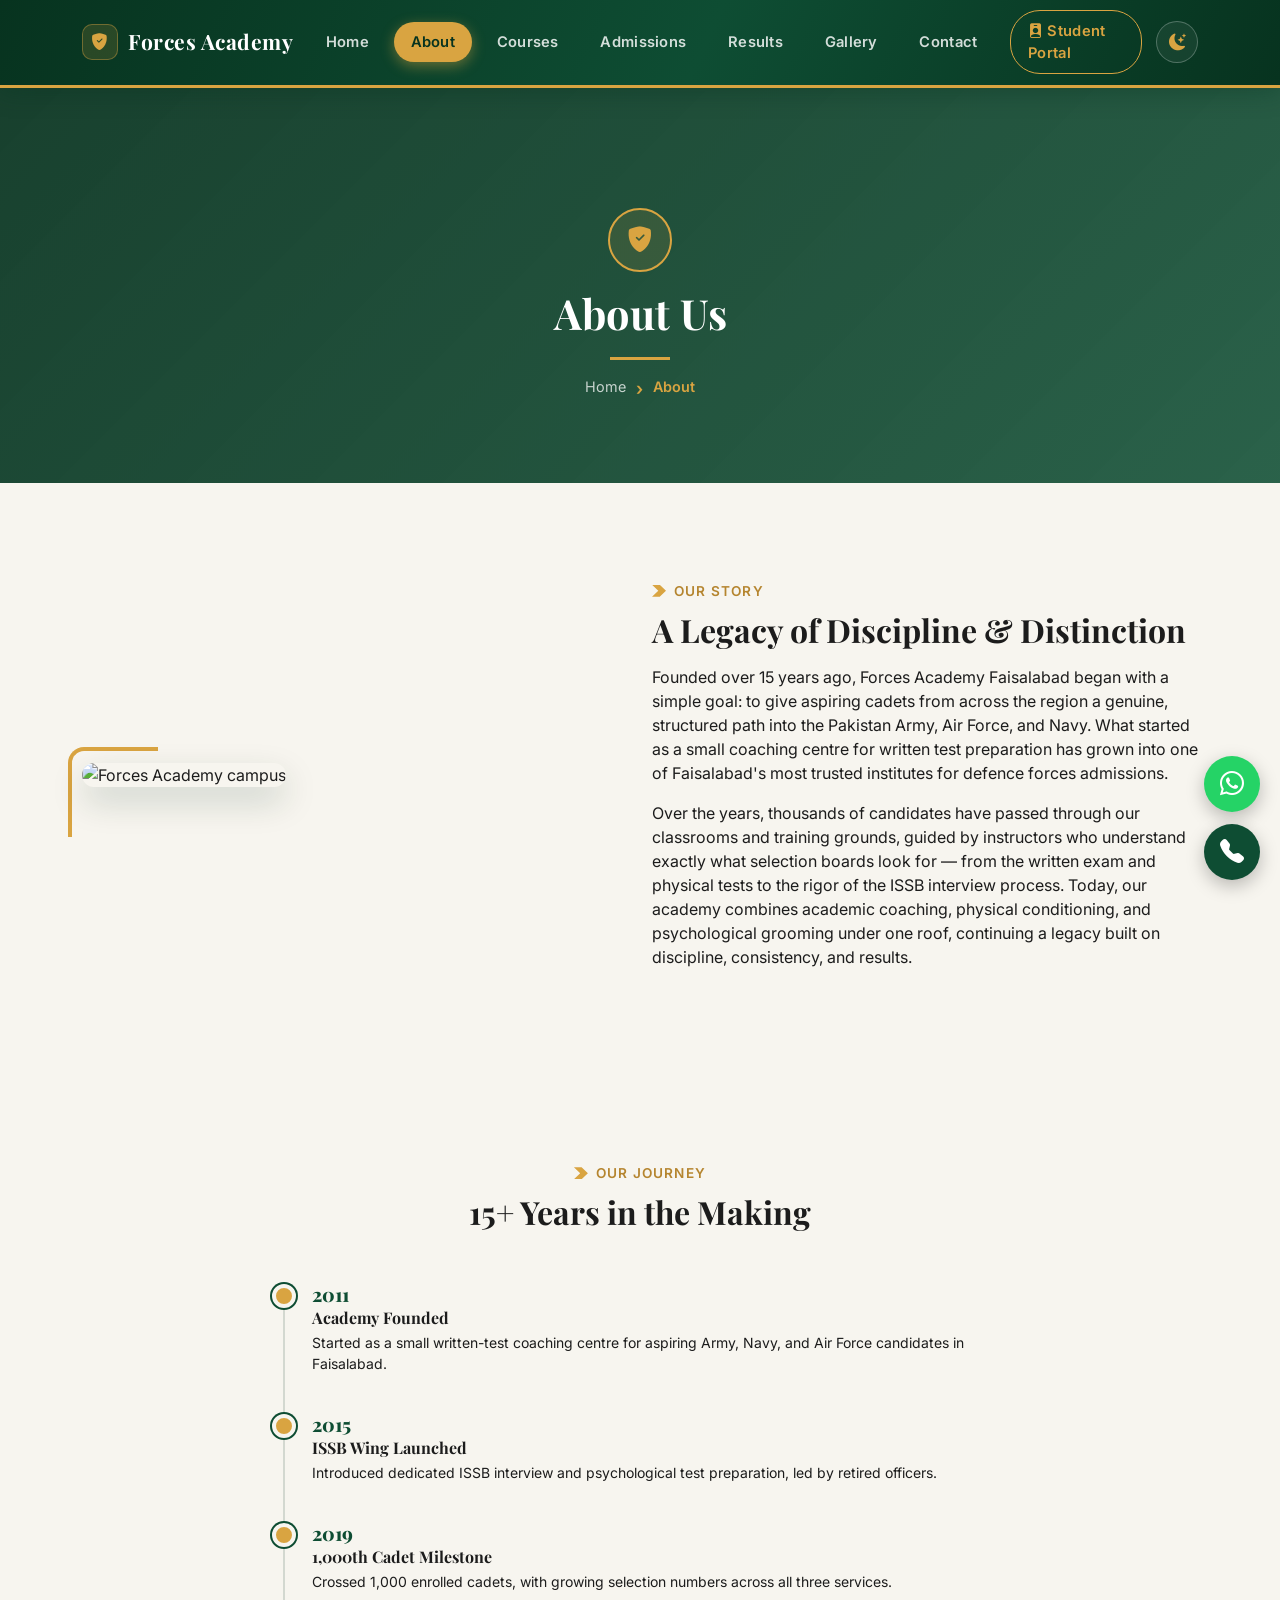
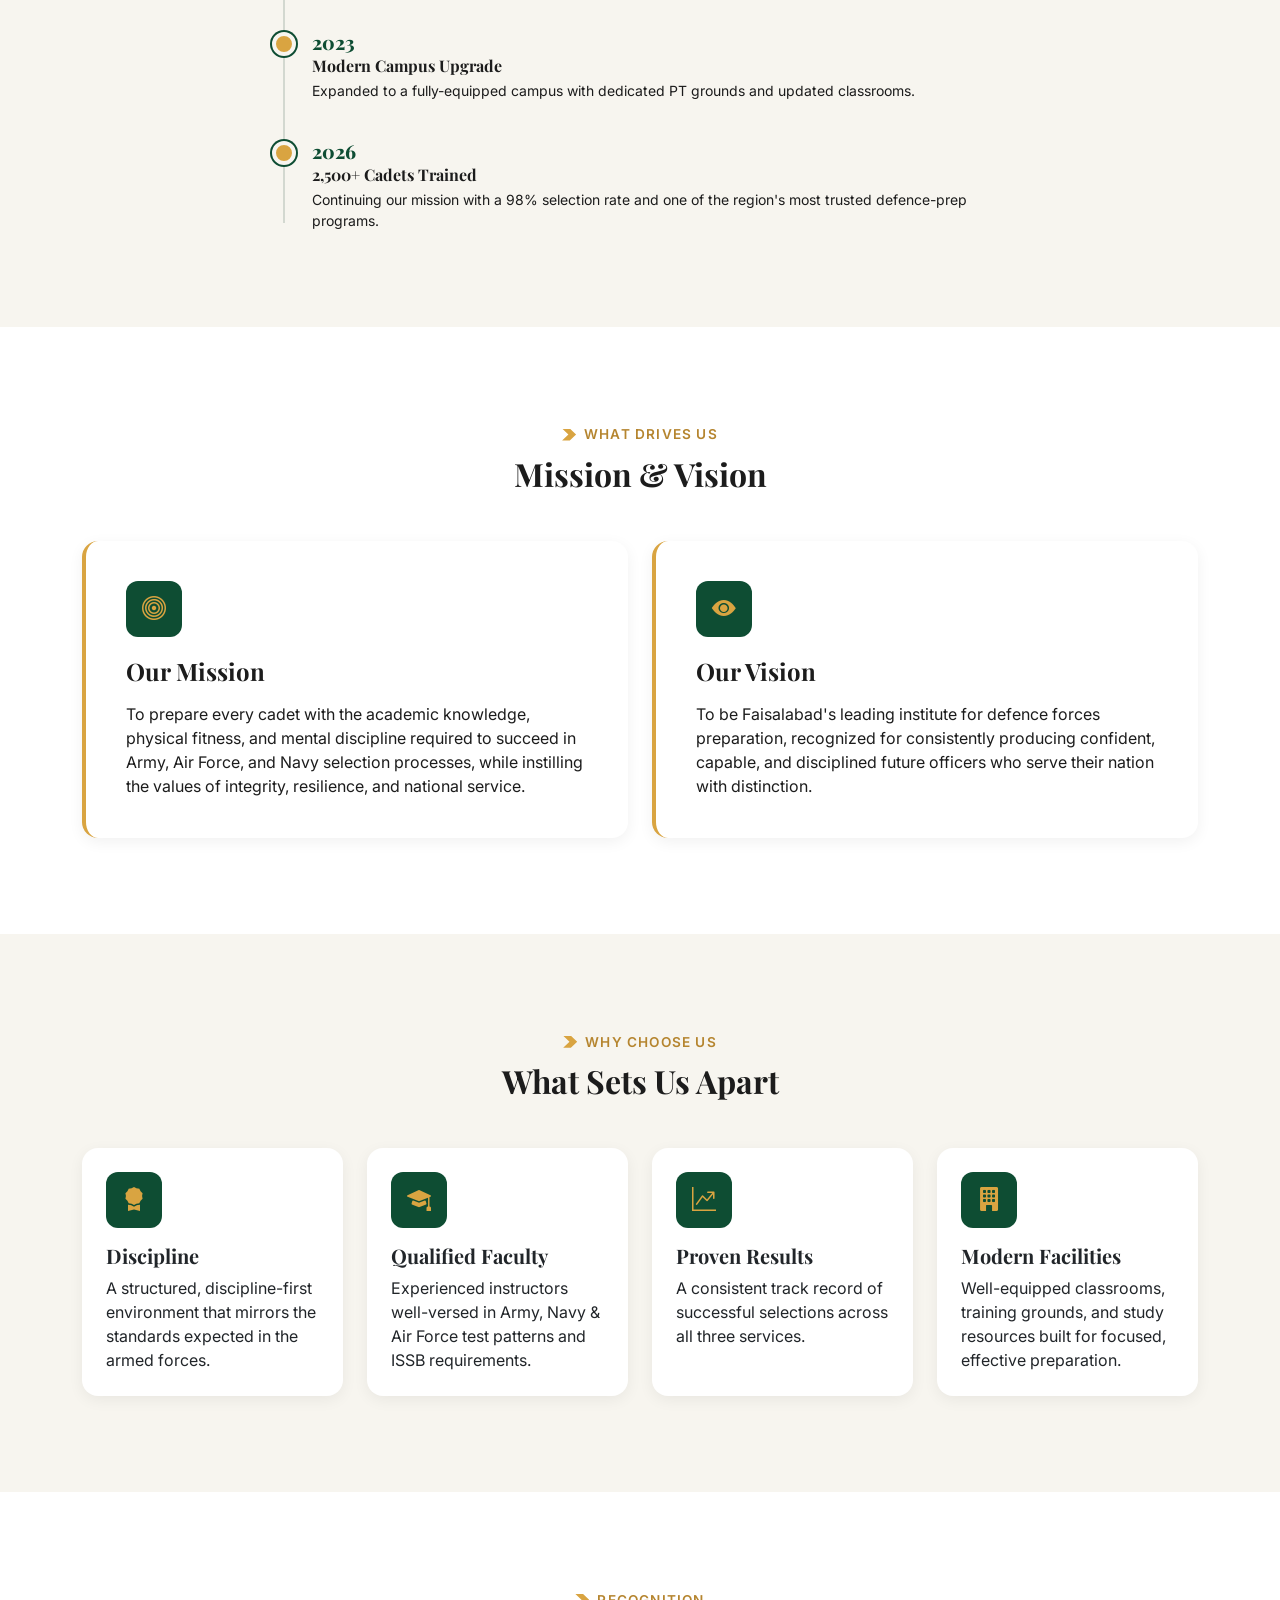
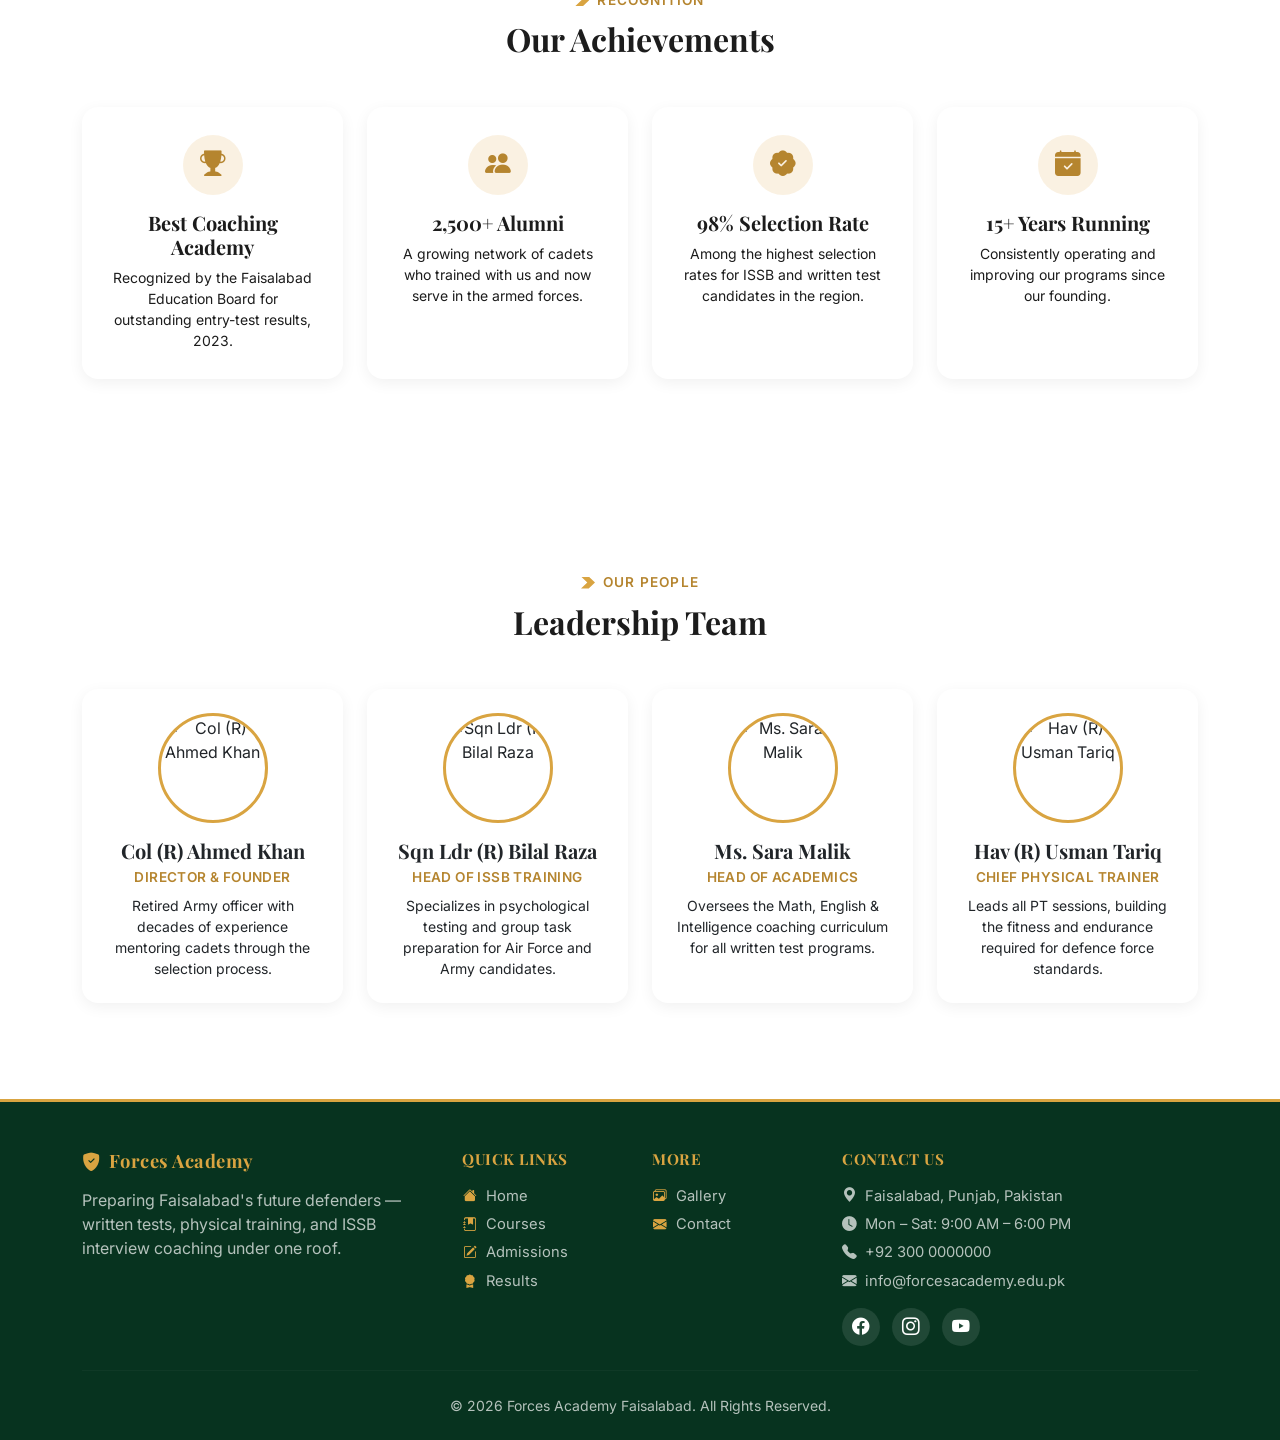
==== commit a53293d7: "Added dark mode toggle and theme switching functionality" ====
--- a/about.html
+++ b/about.html
@@ -2,6 +2,11 @@
 <html lang="en">
 <head>
   <meta charset="UTF-8" />
+  <meta name="description" content="Learn Forces Academy Faisalabad's 15+ year history, mission, leadership team, and record preparing cadets for Pakistan's Army, Air Force, and Navy selection." />
+  <meta name="keywords" content="Forces Academy Faisalabad history, defence academy mission, ISSB coaching leadership, army preparation institute Faisalabad" />
+  <meta property="og:title" content="About Us — Forces Academy Faisalabad" />
+  <meta property="og:description" content="Learn Forces Academy Faisalabad's 15+ year history, mission, leadership team, and record preparing cadets for Pakistan's Army, Air Force, and Navy selection." />
+  <meta property="og:type" content="website" />
 <link rel="icon" type="image/svg+xml" href="data:image/svg+xml,<svg xmlns='http://www.w3.org/2000/svg' viewBox='0 0 24 24'><path fill='%2307331f' d='M12 1 3 5v6c0 5.5 3.8 10.7 9 12 5.2-1.3 9-6.5 9-12V5z'/><path fill='none' stroke='%23d9a441' stroke-width='2' stroke-linecap='round' stroke-linejoin='round' d='M8 12l2.5 2.5L16 9'/></svg>" />
   <meta name="viewport" content="width=device-width, initial-scale=1.0" />
   <title>About Us | Forces Academy Faisalabad</title>
@@ -14,6 +19,11 @@
   <noscript><style>body{opacity:1 !important;}</style></noscript>
 </head>
 <body>
+  <script>
+    if (localStorage.getItem('fa-dark-mode') === 'true') {
+      document.body.classList.add('dark-mode');
+    }
+  </script>
   <!-- Floating Contact Buttons -->
   <div class="floating-contact">
     <a href="https://wa.me/923000000000" target="_blank" rel="noopener noreferrer" class="floating-btn whatsapp-btn" aria-label="Chat on WhatsApp" title="Chat on WhatsApp">
@@ -49,6 +59,11 @@
                  <li class="nav-item ms-lg-2">
             <a class="nav-link nav-portal-btn" href="#"><i class="bi bi-person-badge-fill me-1"></i>Student Portal</a>
           </li>
+          <li class="nav-item d-flex align-items-center">
+            <button type="button" class="theme-toggle-btn" id="themeToggleBtn" aria-label="Toggle dark mode" title="Toggle dark mode">
+              <i class="bi bi-moon-stars-fill"></i>
+            </button>
+          </li>
         </ul>
       </div>
     </div>
@@ -394,6 +409,14 @@
         revealEls.forEach(function (el) {
           observer.observe(el);
         });
+
+        // Safety net: force-reveal anything the observer hasn't caught yet
+        // (e.g. full-page screenshot tools that resize the viewport instantly)
+        setTimeout(function () {
+          revealEls.forEach(function (el) {
+            el.classList.add('is-visible');
+          });
+        }, 1200);
       } else {
         revealEls.forEach(function (el) {
           el.classList.add('is-visible');
@@ -420,6 +443,13 @@
       revealTargets.forEach(function (el) {
         observer.observe(el);
       });
+
+      // Safety net: force-reveal anything the observer hasn't caught yet
+      setTimeout(function () {
+        revealTargets.forEach(function (el) {
+          el.classList.add('is-visible');
+        });
+      }, 1200);
     });
   </script>
 </body>
--- a/CSS/style.css
+++ b/CSS/style.css
@@ -12,6 +12,146 @@
   --font-body: "Inter", "Segoe UI", system-ui, -apple-system, sans-serif;
 }
 
+/* =========================================================
+   Dark Mode (Week 6) — all dark-mode colors live here
+   ========================================================= */
+body.dark-mode {
+  --fa-cream: #10151b;
+  --fa-ink: #e9e7e0;
+  --fa-surface: #1a232c;
+  --fa-card-border: rgba(255, 255, 255, 0.1);
+  background-color: var(--fa-cream);
+}
+
+body.dark-mode .stat-label,
+body.dark-mode .seat-status-text,
+body.dark-mode .team-title,
+body.dark-mode .achiever-detail,
+body.dark-mode .testimonial-text,
+body.dark-mode .results-summary-label,
+body.dark-mode .gallery-results-count,
+body.dark-mode .text-muted {
+  color: rgba(233, 231, 224, 0.65) !important;
+}
+
+body.dark-mode .course-card,
+body.dark-mode .feature-card,
+body.dark-mode .team-card,
+body.dark-mode .testimonial-card,
+body.dark-mode .achiever-card,
+body.dark-mode .results-summary-card,
+body.dark-mode .award-card,
+body.dark-mode .mv-card,
+body.dark-mode .eligibility-card,
+body.dark-mode .seat-card,
+body.dark-mode .contact-info-card,
+body.dark-mode .batch-compare-card,
+body.dark-mode .fee-calc-card,
+body.dark-mode .contact-form-card,
+body.dark-mode .results-filter-bar,
+body.dark-mode .course-finder-card,
+body.dark-mode .static-map-card,
+body.dark-mode .upload-cta-card,
+body.dark-mode .faq-accordion .accordion-button,
+body.dark-mode .faq-accordion .accordion-body,
+body.dark-mode .gallery-filter-tabs,
+body.dark-mode .office-hours-table,
+body.dark-mode .syllabus-card,
+body.dark-mode .countdown-card {
+  background-color: var(--fa-surface) !important;
+  border-color: var(--fa-card-border);
+  box-shadow: 0 4px 15px rgba(0, 0, 0, 0.35);
+}
+
+body.dark-mode .static-map-card h6,
+body.dark-mode .static-map-card p,
+body.dark-mode .office-hours-table .day-label,
+body.dark-mode .achiever-name,
+body.dark-mode .team-card h5,
+body.dark-mode .course-card h5,
+body.dark-mode .feature-card h5 {
+  color: var(--fa-ink);
+}
+
+body.dark-mode .results-table tbody tr,
+body.dark-mode .results-table tbody td,
+body.dark-mode .fee-table tbody tr,
+body.dark-mode .fee-table tbody td,
+body.dark-mode .fee-table tbody th,
+body.dark-mode .compare-table tbody td {
+  background-color: var(--fa-surface) !important;
+  color: var(--fa-ink) !important;
+  border-color: var(--fa-card-border);
+}
+
+body.dark-mode .fee-table tbody tr:hover,
+body.dark-mode .fee-table tbody tr:hover td {
+  background-color: rgba(217, 164, 65, 0.1) !important;
+}
+
+/* Headings, labels, and names that used a fixed green text color
+   (designed for white cards) need to switch to the light ink color
+   now that their card/surface backgrounds turn dark. */
+body.dark-mode .eligibility-card h5,
+body.dark-mode .results-filter-bar .form-label,
+body.dark-mode .office-hours-table .day-label,
+body.dark-mode .timeline-year,
+body.dark-mode .contact-form-card .form-label,
+body.dark-mode .course-finder-card .form-label,
+body.dark-mode .course-finder-result-title,
+body.dark-mode .fee-calc-card .form-label,
+body.dark-mode .fee-calc-result-label,
+body.dark-mode .fee-calc-result-amount,
+body.dark-mode .seat-card h6,
+body.dark-mode .success-breakdown-header .course-name,
+body.dark-mode .batch-compare-label,
+body.dark-mode .testimonial-name,
+body.dark-mode .achiever-name,
+body.dark-mode .static-map-card h6,
+body.dark-mode .office-hours-table,
+body.dark-mode .contact-quick-link span,
+body.dark-mode .results-summary-number,
+body.dark-mode .stat-number,
+body.dark-mode .apply-step h6 {
+  color: var(--fa-ink) !important;
+}
+
+/* Accordion (FAQ) — collapsed question text and body copy need to flip too */
+body.dark-mode .faq-accordion .accordion-button {
+  color: var(--fa-ink) !important;
+}
+
+body.dark-mode .faq-accordion .accordion-body {
+  color: var(--fa-ink) !important;
+}
+
+/* Badges/status pills that sit on cards with a low-opacity tinted
+   background — brighten the tint and text so they stay legible */
+body.dark-mode .selection-status-badge {
+  background-color: rgba(217, 164, 65, 0.18);
+  color: var(--fa-gold);
+}
+
+body.dark-mode .status-badge.status-selected {
+  background-color: rgba(46, 204, 113, 0.18);
+  color: #6fe3a0;
+}
+
+body.dark-mode .status-badge.status-qualified {
+  background-color: rgba(217, 164, 65, 0.18);
+  color: var(--fa-gold);
+}
+
+body.dark-mode .status-badge.status-not-selected {
+  background-color: rgba(255, 255, 255, 0.1);
+  color: rgba(233, 231, 224, 0.75);
+}
+
+body.dark-mode .status-badge.status-in-process {
+  background-color: rgba(28, 107, 72, 0.25);
+  color: #7fd6ae;
+}
+
 * {
   box-sizing: border-box;
 }
@@ -88,6 +228,28 @@
 
 #mainNav .navbar-nav {
   gap: 4px;
+}
+
+.theme-toggle-btn {
+  width: 42px;
+  height: 42px;
+  border-radius: 50%;
+  border: 1.5px solid rgba(255, 255, 255, 0.25);
+  background-color: rgba(255, 255, 255, 0.06);
+  color: var(--fa-gold);
+  font-size: 1.05rem;
+  display: flex;
+  align-items: center;
+  justify-content: center;
+  margin-left: 6px;
+  transition: background-color 0.2s ease, transform 0.3s ease, border-color 0.2s ease;
+  flex-shrink: 0;
+}
+
+.theme-toggle-btn:hover {
+  background-color: rgba(217, 164, 65, 0.18);
+  border-color: var(--fa-gold);
+  transform: rotate(20deg);
 }
 
 #mainNav .nav-portal-btn {
@@ -2362,6 +2524,24 @@
   color: var(--fa-green-dark);
 }
 
+.achiever-photo {
+  width: 92px;
+  height: 92px;
+  border-radius: 50%;
+  object-fit: cover;
+  border: 3px solid var(--fa-green);
+  display: block;
+  margin: 0 auto -18px;
+  position: relative;
+  z-index: 1;
+  box-shadow: 0 6px 16px rgba(7, 51, 31, 0.18);
+}
+
+.achiever-card.rank-1 .achiever-photo {
+  border-color: var(--fa-gold);
+  box-shadow: 0 6px 20px rgba(217, 164, 65, 0.4);
+}
+
 .achiever-rank {
   width: 48px;
   height: 48px;
@@ -2375,6 +2555,9 @@
   justify-content: center;
   margin: 0 auto 1rem;
   font-size: 1.2rem;
+  position: relative;
+  z-index: 2;
+  border: 3px solid var(--fa-surface);
 }
 
 .achiever-name {
@@ -2963,4 +3146,95 @@
     height: 42px;
     font-size: 1.05rem;
   }
+}
+
+/* =========================================================
+   Week 6 — Page Load Animations (Home page)
+   ========================================================= */
+
+/* Hero heading fades in on page load (runs once body.page-loaded is set) */
+@keyframes heroFadeIn {
+  from {
+    opacity: 0;
+    transform: translateY(18px);
+  }
+  to {
+    opacity: 1;
+    transform: translateY(0);
+  }
+}
+
+.hero-fade-in {
+  opacity: 0;
+}
+
+body.page-loaded .hero-fade-in {
+  animation: heroFadeIn 0.9s ease 0.15s forwards;
+}
+
+@media (prefers-reduced-motion: reduce) {
+  .hero-fade-in {
+    opacity: 1;
+    animation: none;
+  }
+}
+
+/* Stats cards slide up as they come into view */
+@keyframes statSlideUp {
+  from {
+    opacity: 0;
+    transform: translateY(40px);
+  }
+  to {
+    opacity: 1;
+    transform: translateY(0);
+  }
+}
+
+.stat-slide-up {
+  opacity: 0;
+}
+
+.stat-slide-up.is-visible {
+  animation: statSlideUp 0.6s ease forwards;
+}
+
+/* Course cards on the Home page appear one by one with a short delay between each */
+@keyframes cardFadeInUp {
+  from {
+    opacity: 0;
+    transform: translateY(30px);
+  }
+  to {
+    opacity: 1;
+    transform: translateY(0);
+  }
+}
+
+.stagger-card {
+  opacity: 0;
+}
+
+.stagger-card.is-visible {
+  animation: cardFadeInUp 0.6s ease forwards;
+}
+
+#courses-preview .col-md-4:nth-child(1) .stagger-card.is-visible {
+  animation-delay: 0s;
+}
+
+#courses-preview .col-md-4:nth-child(2) .stagger-card.is-visible {
+  animation-delay: 0.18s;
+}
+
+#courses-preview .col-md-4:nth-child(3) .stagger-card.is-visible {
+  animation-delay: 0.36s;
+}
+
+@media (prefers-reduced-motion: reduce) {
+  .stat-slide-up,
+  .stagger-card {
+    opacity: 1;
+    animation: none;
+  }
 }
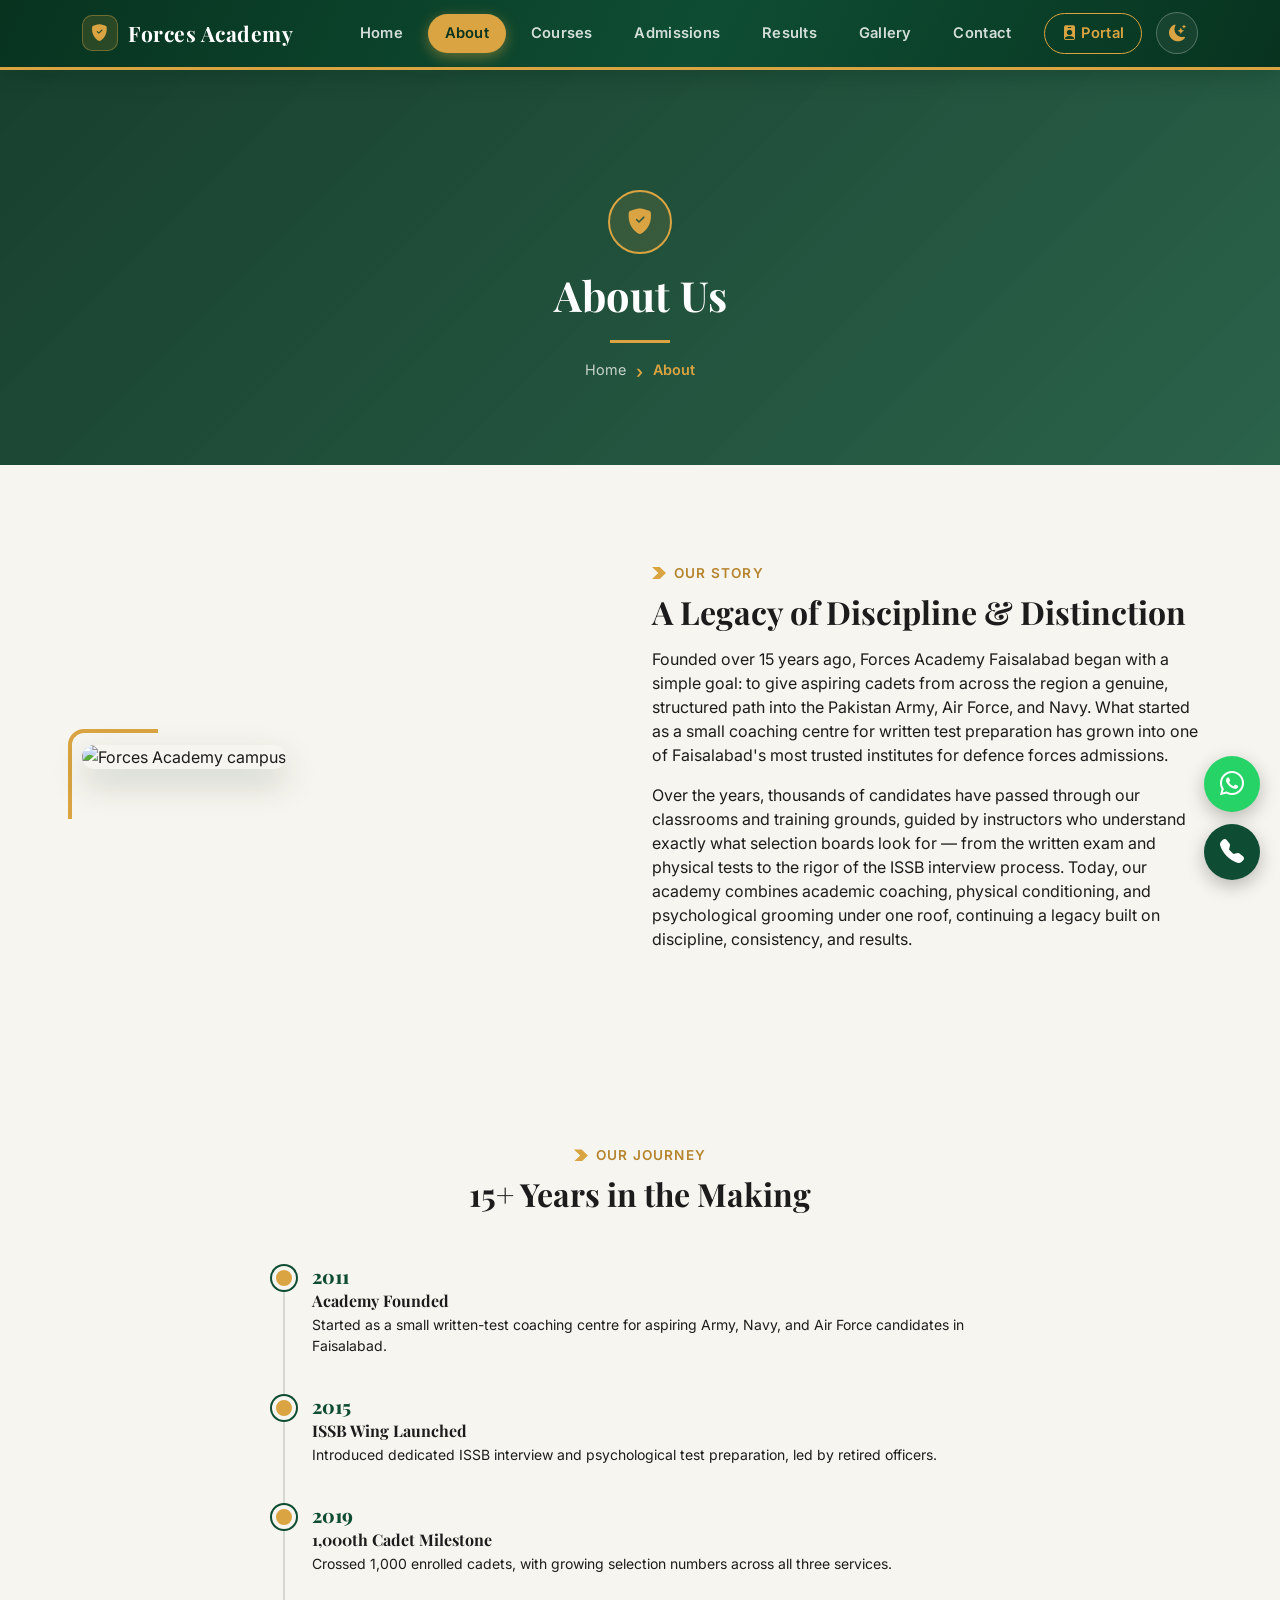
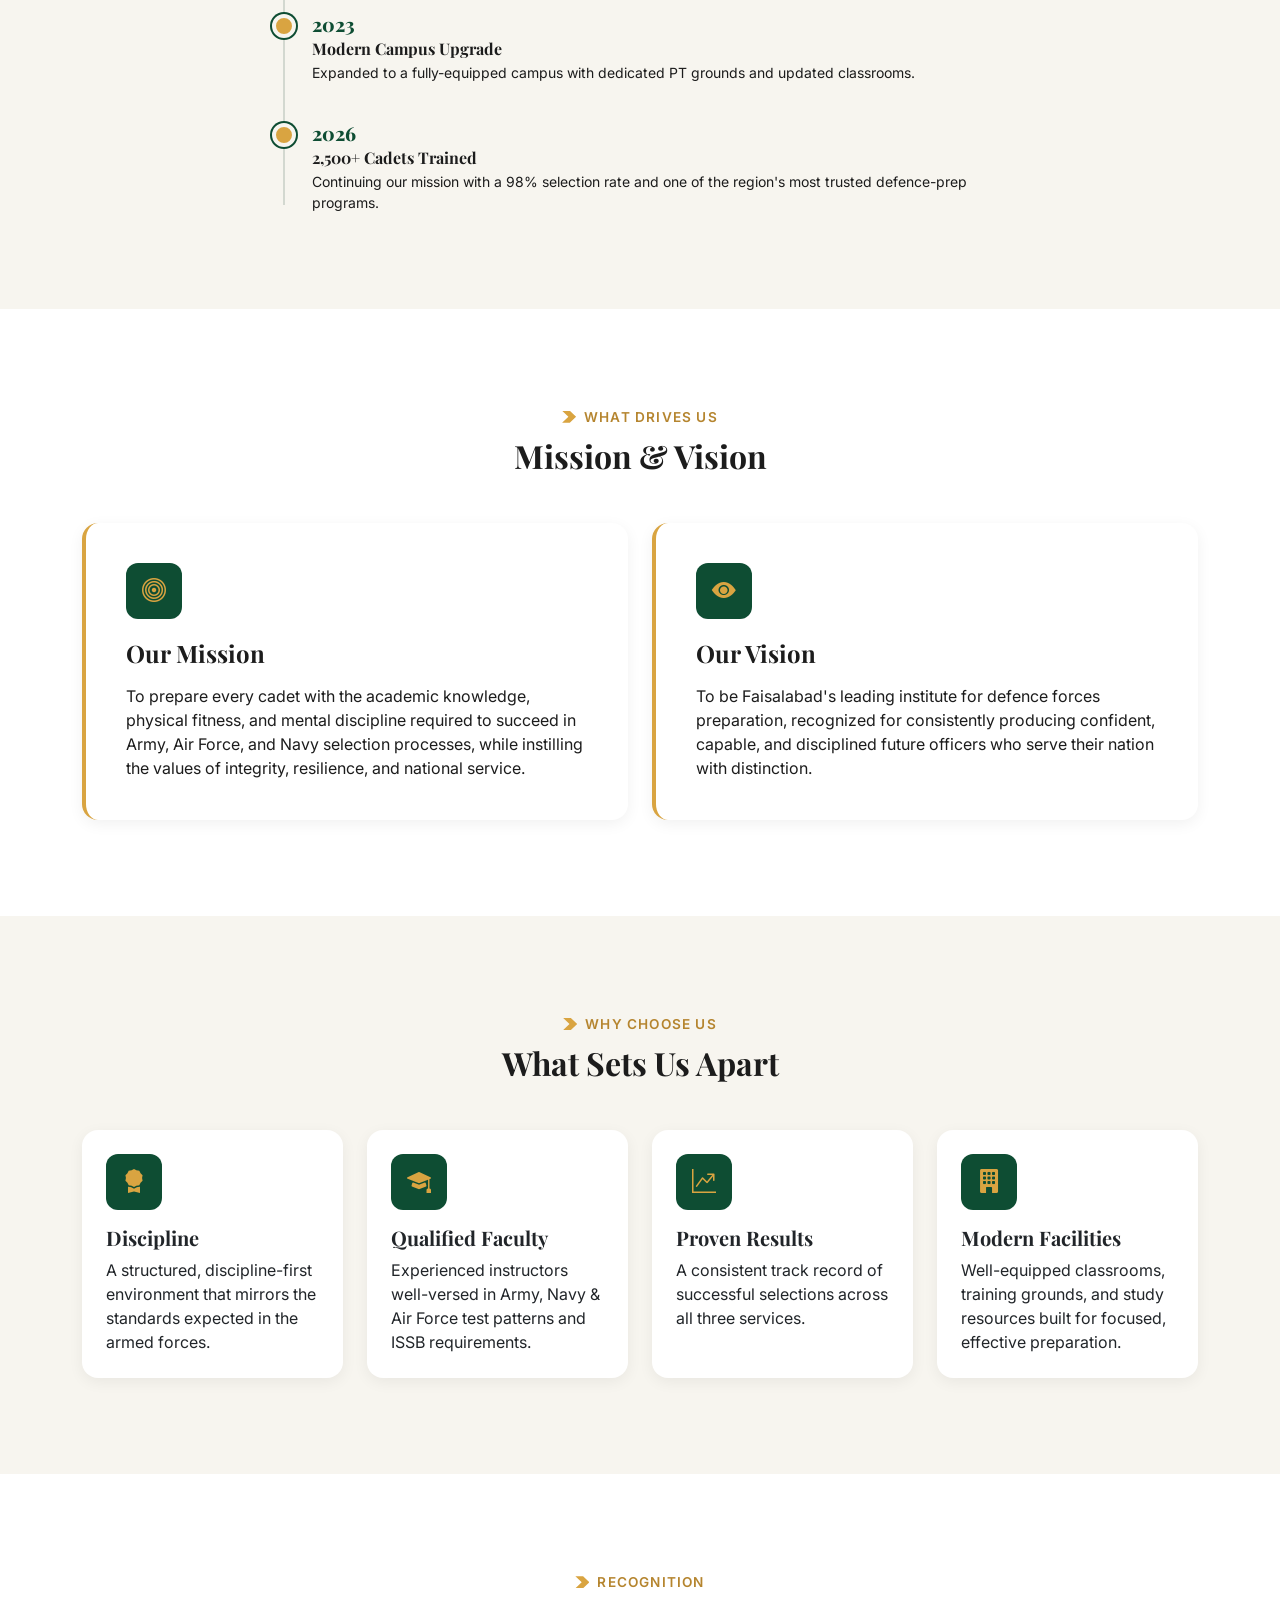
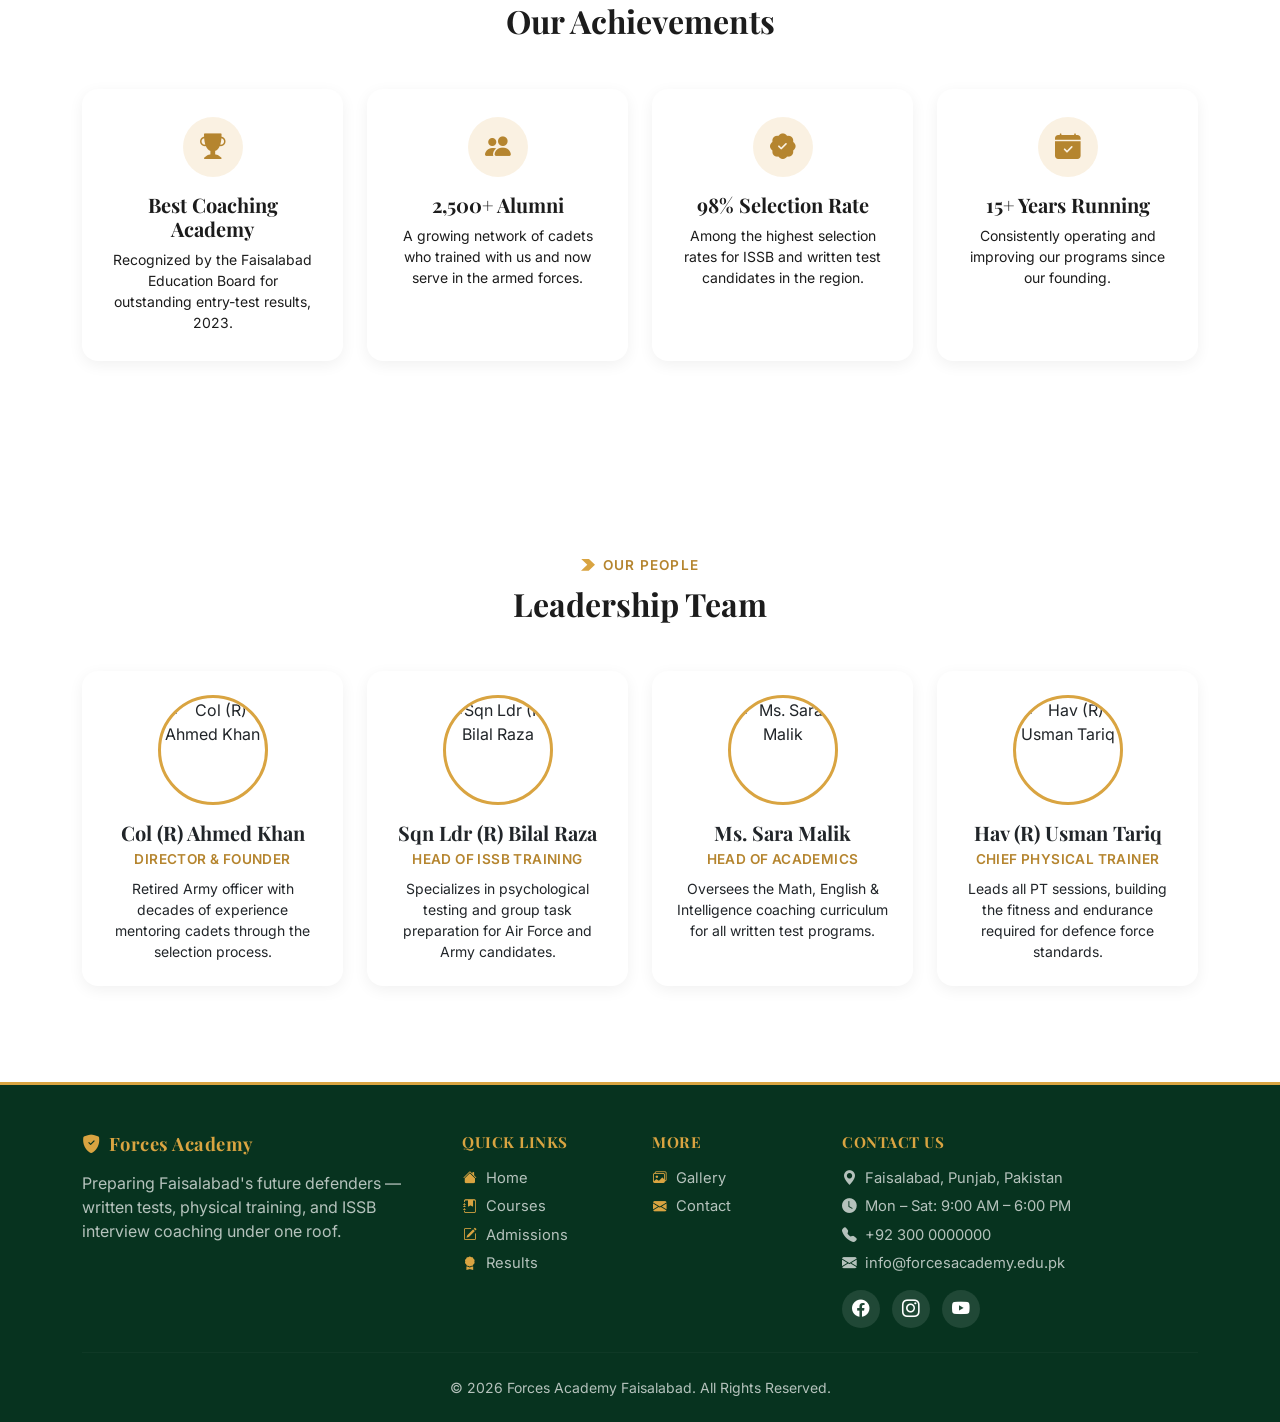
==== commit 48f37a2f: "Enhanced website SEO and accessibility with meta tags and alt attributes" ====
--- a/about.html
+++ b/about.html
@@ -57,7 +57,7 @@
           <li class="nav-item"><a class="nav-link" href="gallery.html">Gallery</a></li>
           <li class="nav-item"><a class="nav-link" href="contact.html">Contact</a></li>
                  <li class="nav-item ms-lg-2">
-            <a class="nav-link nav-portal-btn" href="#"><i class="bi bi-person-badge-fill me-1"></i>Student Portal</a>
+            <a class="nav-link nav-portal-btn" href="#"><i class="bi bi-person-badge-fill me-1"></i>Portal</a>
           </li>
           <li class="nav-item d-flex align-items-center">
             <button type="button" class="theme-toggle-btn" id="themeToggleBtn" aria-label="Toggle dark mode" title="Toggle dark mode">
--- a/CSS/style.css
+++ b/CSS/style.css
@@ -112,7 +112,31 @@
 body.dark-mode .contact-quick-link span,
 body.dark-mode .results-summary-number,
 body.dark-mode .stat-number,
-body.dark-mode .apply-step h6 {
+body.dark-mode .apply-step h6,
+body.dark-mode .selection-step-label {
+  color: var(--fa-ink) !important;
+}
+
+/* Defensive, blanket fix: any heading or paragraph sitting inside a
+   card/section — regardless of which specific card class it's in —
+   must use the light ink color once its background goes dark.
+   (Catches Bootstrap's own default .card text color, which does not
+   follow our --fa-ink variable unless forced here.) */
+body.dark-mode .card,
+body.dark-mode .card h1,
+body.dark-mode .card h2,
+body.dark-mode .card h3,
+body.dark-mode .card h4,
+body.dark-mode .card h5,
+body.dark-mode .card h6,
+body.dark-mode .card p,
+body.dark-mode section h1,
+body.dark-mode section h2,
+body.dark-mode section h3,
+body.dark-mode section h4,
+body.dark-mode section h5,
+body.dark-mode section h6,
+body.dark-mode section p:not(.testimonial-text):not(.lead) {
   color: var(--fa-ink) !important;
 }
 
@@ -122,6 +146,48 @@
 }
 
 body.dark-mode .faq-accordion .accordion-body {
+  color: var(--fa-ink) !important;
+}
+
+/* Outline-style buttons/badges that used dark green border+text on a
+   transparent background — nearly invisible once the page behind them
+   goes dark. Switch them to gold, which reads clearly either way. */
+body.dark-mode .btn-outline-portal,
+body.dark-mode .gallery-action-btn,
+body.dark-mode .view-toggle-btn,
+body.dark-mode .results-filter-bar .btn-reset-filters,
+body.dark-mode .static-map-cta,
+body.dark-mode .gallery-filter-btn:not(.active) {
+  border-color: var(--fa-gold) !important;
+  color: var(--fa-gold) !important;
+}
+
+body.dark-mode .view-toggle-btn.active,
+body.dark-mode .view-toggle-btn:hover,
+body.dark-mode .btn-outline-portal:hover,
+body.dark-mode .results-filter-bar .btn-reset-filters:hover {
+  background-color: var(--fa-gold) !important;
+  color: var(--fa-green-dark) !important;
+}
+
+body.dark-mode .gallery-filter-btn:not(.active) .filter-count {
+  background-color: rgba(217, 164, 65, 0.15);
+  color: var(--fa-gold);
+}
+
+body.dark-mode .testimonial-nav-icon {
+  color: var(--fa-gold);
+  border-color: var(--fa-card-border);
+}
+
+body.dark-mode .testimonial-carousel .carousel-control-prev:hover .testimonial-nav-icon,
+body.dark-mode .testimonial-carousel .carousel-control-next:hover .testimonial-nav-icon {
+  background-color: var(--fa-gold);
+  color: var(--fa-green-dark);
+}
+
+body.dark-mode .office-hours-table .day-label,
+body.dark-mode .office-hours-table td {
   color: var(--fa-ink) !important;
 }
 
@@ -257,6 +323,10 @@
   color: var(--fa-gold) !important;
   background-color: transparent !important;
   font-weight: 700;
+}
+
+body.dark-mode #mainNav .nav-portal-btn {
+  box-shadow: 0 0 12px rgba(217, 164, 65, 0.35);
 }
 
 #mainNav .nav-portal-btn:hover {
@@ -3237,4 +3307,48 @@
     opacity: 1;
     animation: none;
   }
+}
+/* ---- Dark mode fixes---- */
+
+body.dark-mode .faq-accordion .accordion-item {
+  box-shadow: 0 4px 15px rgba(0,0,0,0.5);
+  border: 1px solid var(--fa-card-border);
+}
+
+body.dark-mode .btn-print-results,
+body.dark-mode .btn-export-results {
+  border-color: var(--fa-gold) !important;
+  color: var(--fa-gold) !important;
+}
+body.dark-mode .btn-print-results:hover,
+body.dark-mode .btn-export-results:hover {
+  background-color: var(--fa-gold) !important;
+  color: var(--fa-green-dark) !important;
+}
+
+body.dark-mode .hero-badge {
+  background-color: #f7f5ef !important;
+}
+body.dark-mode .hero-badge-num {
+  color: var(--fa-green-dark) !important;
+}
+body.dark-mode .hero-badge-label {
+  color: var(--fa-green) !important;
+}
+
+body.dark-mode .contact-info-card h6,
+body.dark-mode .contact-info-card p {
+  color: var(--fa-ink) !important;
+}
+
+body.dark-mode .chat-status-badge {
+  background-color: rgba(217, 164, 65, 0.12);
+  color: var(--fa-gold) !important;
+}
+
+body.dark-mode .office-hours-table td,
+body.dark-mode .office-hours-table tr {
+  color: var(--fa-ink) !important;
+  background-color: var(--fa-surface) !important;
+  border-color: var(--fa-card-border) !important;
 }
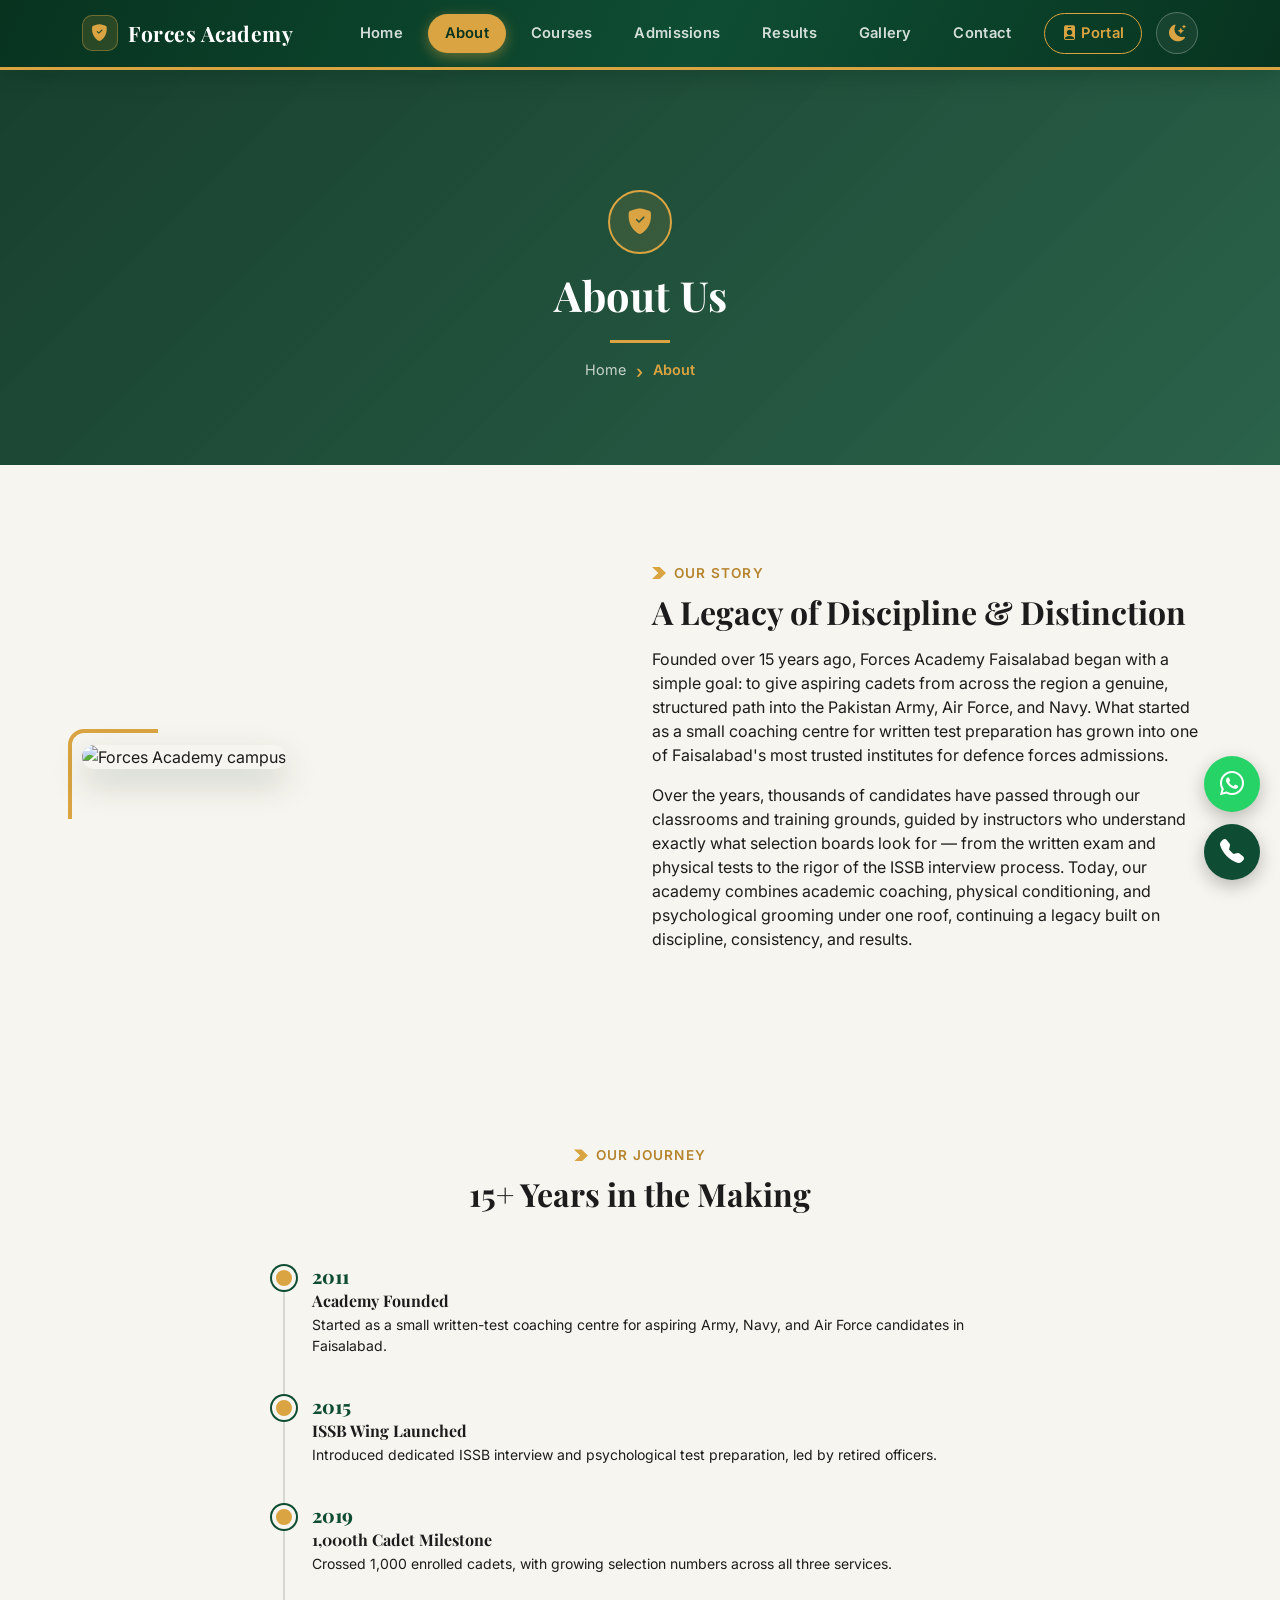
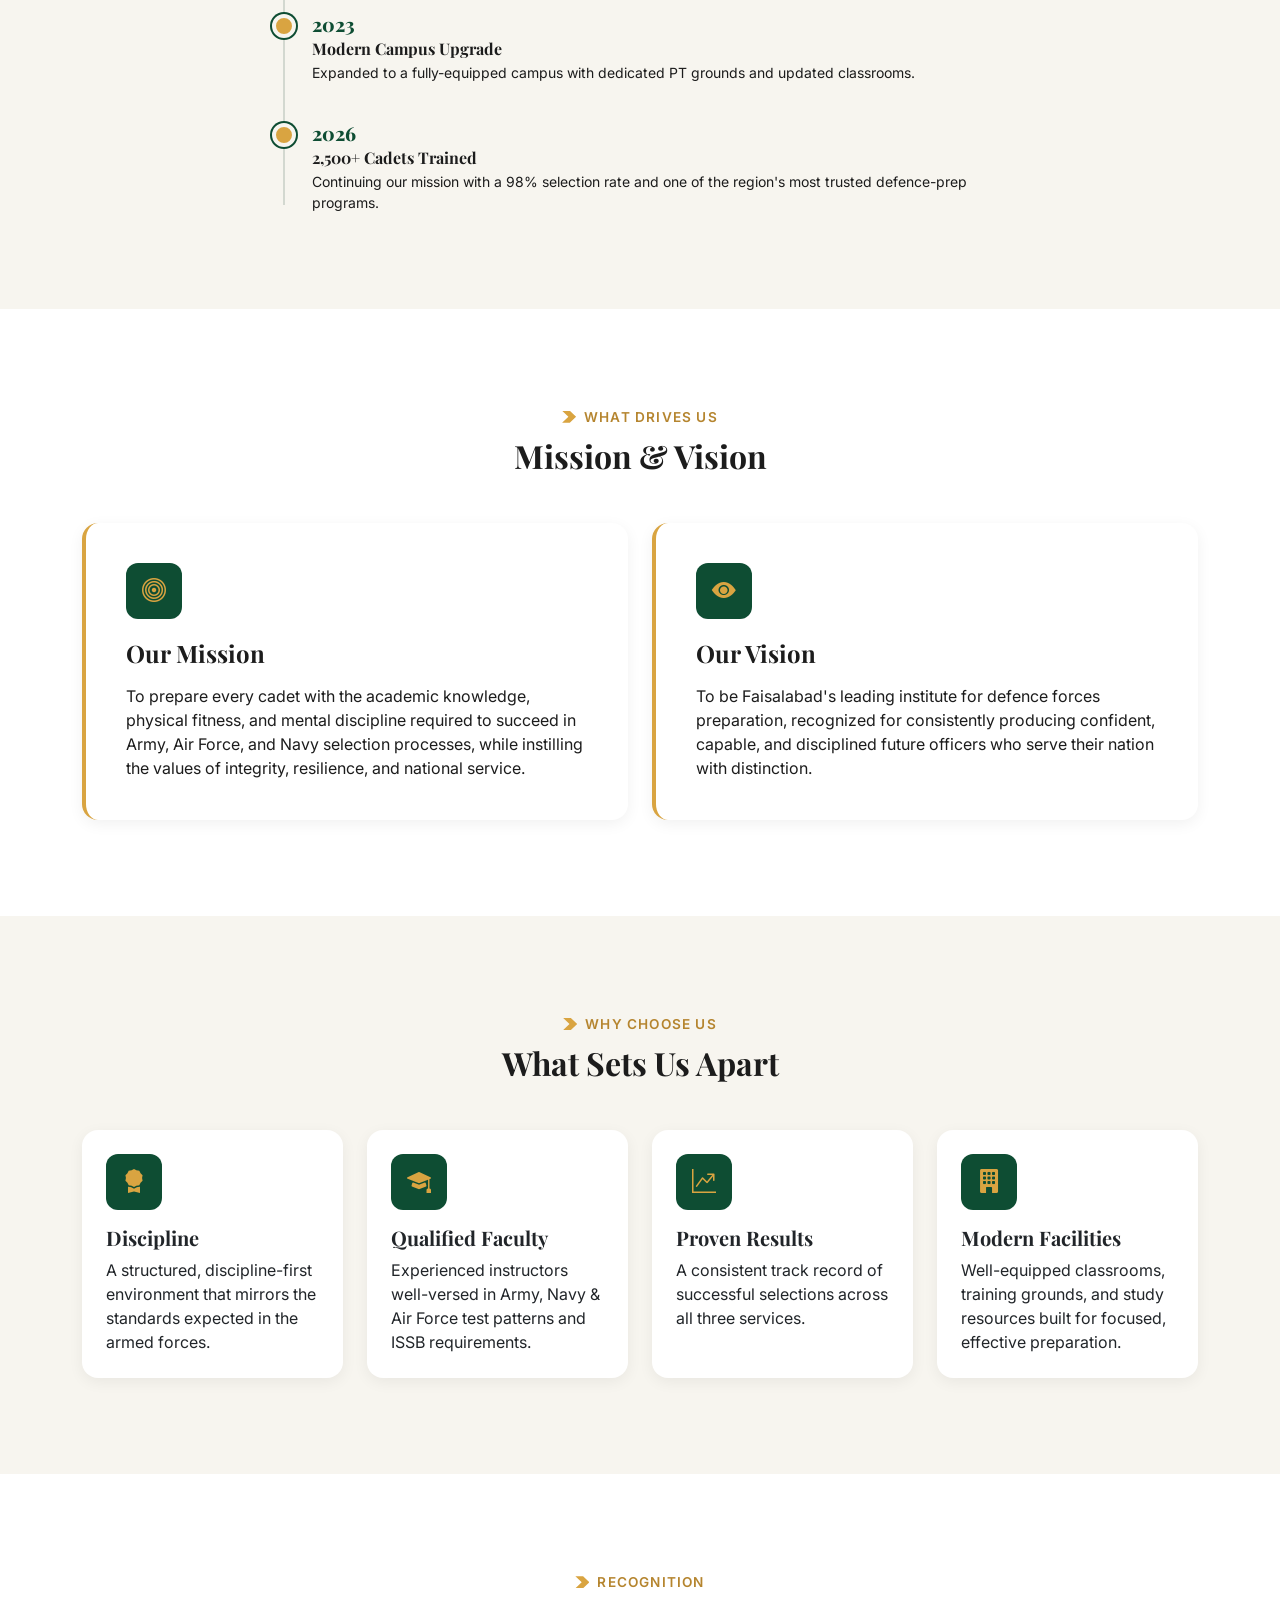
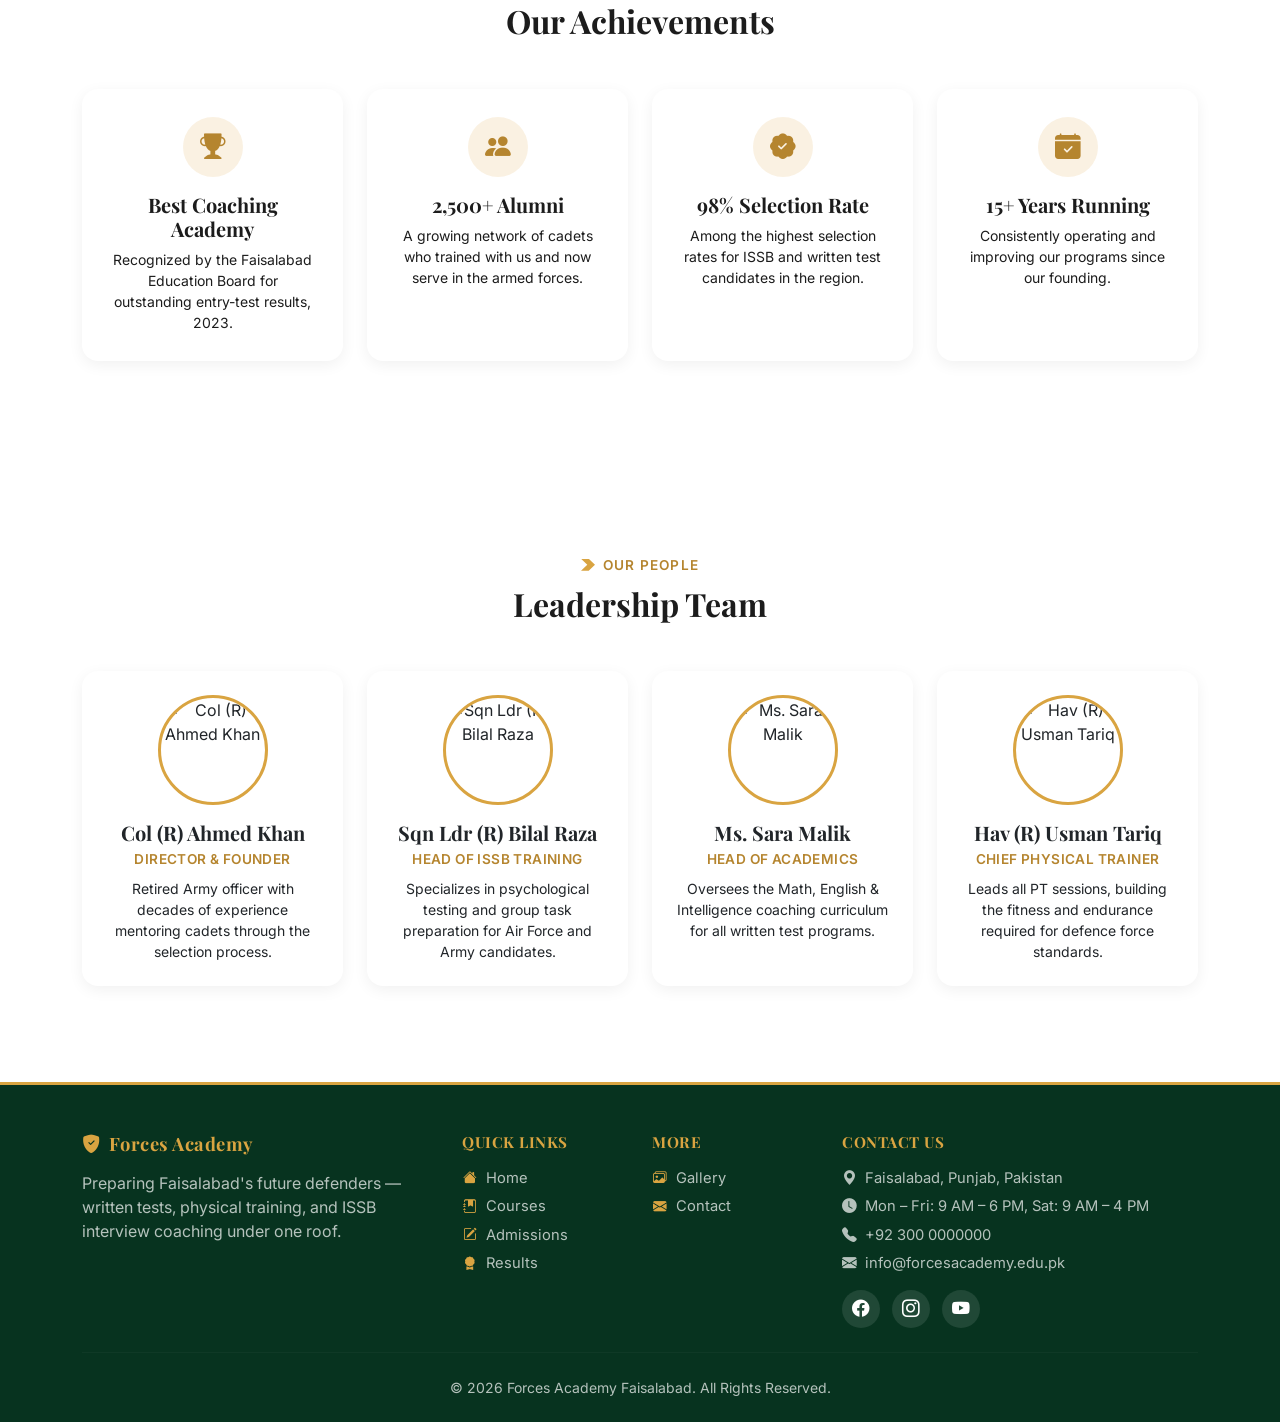
==== commit 027f1fe6: "Completed Week 7 integration and final testing" ====
--- a/about.html
+++ b/about.html
@@ -57,8 +57,8 @@
           <li class="nav-item"><a class="nav-link" href="gallery.html">Gallery</a></li>
           <li class="nav-item"><a class="nav-link" href="contact.html">Contact</a></li>
                  <li class="nav-item ms-lg-2">
-            <a class="nav-link nav-portal-btn" href="#"><i class="bi bi-person-badge-fill me-1"></i>Portal</a>
-          </li>
+  <a class="nav-link nav-portal-btn" href="https://forces-academy-lms.infinityfreeapp.com/" target="_blank" rel="noopener noreferrer"><i class="bi bi-person-badge-fill me-1"></i>Portal</a>
+</li>
           <li class="nav-item d-flex align-items-center">
             <button type="button" class="theme-toggle-btn" id="themeToggleBtn" aria-label="Toggle dark mode" title="Toggle dark mode">
               <i class="bi bi-moon-stars-fill"></i>
@@ -360,8 +360,7 @@
           <h6 class="fw-bold mb-3">Contact Us</h6>
           <ul class="list-unstyled footer-links">
             <li><i class="bi bi-geo-alt-fill me-2"></i>Faisalabad, Punjab, Pakistan</li>
-            <li><i class="bi bi-clock-fill me-2"></i>Mon &ndash; Sat: 9:00 AM &ndash; 6:00 PM</li>
-            <li><i class="bi bi-telephone-fill me-2"></i>+92 300 0000000</li>
+<li><i class="bi bi-clock-fill me-2"></i>Mon &ndash; Fri: 9 AM &ndash; 6 PM, Sat: 9 AM &ndash; 4 PM</li>            <li><i class="bi bi-telephone-fill me-2"></i>+92 300 0000000</li>
             <li><i class="bi bi-envelope-fill me-2"></i>info@forcesacademy.edu.pk</li>
           </ul>
           <div class="social-icons mt-3">
--- a/CSS/style.css
+++ b/CSS/style.css
@@ -578,7 +578,35 @@
 .feature-card:hover .feature-icon i {
   color: var(--fa-green-dark);
 }
-
+.announcement-card {
+  display: flex;
+  flex-direction: column;
+}
+
+.announcement-date {
+  font-size: 0.8rem;
+  font-weight: 600;
+  color: var(--fa-gold-dark);
+  text-transform: uppercase;
+  letter-spacing: 0.4px;
+}
+
+.announcement-link {
+  color: var(--fa-green);
+  text-decoration: none;
+  display: inline-flex;
+  align-items: center;
+  transition: color 0.2s ease, transform 0.2s ease;
+}
+
+.announcement-link:hover {
+  color: var(--fa-gold-dark);
+  transform: translateX(3px);
+}
+
+body.dark-mode .announcement-date {
+  color: var(--fa-gold);
+}
 /* ---------- Course Cards ---------- */
 .course-card {
   background-color: var(--fa-surface);
@@ -677,6 +705,8 @@
   text-decoration: none;
   font-size: 0.92rem;
   transition: color 0.2s ease;
+  overflow-wrap: break-word;
+  word-break: break-word;
 }
 
 .footer-links li {
@@ -1519,6 +1549,22 @@
   height: 100%;
 }
 
+/* FIX: long unbroken strings (like the email address) were pushing
+   past the card edge. Flex items default to min-width: auto, which
+   stops them shrinking below their content's natural width — so a
+   long word just overflows instead of wrapping. Letting this column
+   shrink, plus breaking long words, keeps everything inside the card. */
+.contact-info-card > div:last-child {
+  min-width: 0;
+  flex: 1 1 auto;
+}
+
+.contact-info-card p,
+.contact-info-card h6 {
+  overflow-wrap: break-word;
+  word-break: break-word;
+}
+
 .contact-info-icon {
   width: 48px;
   height: 48px;
@@ -3351,4 +3397,18 @@
   color: var(--fa-ink) !important;
   background-color: var(--fa-surface) !important;
   border-color: var(--fa-card-border) !important;
+}
+
+/* ---- Fix: form success/error messages invisible in dark mode ---- */
+body.dark-mode .contact-form-success {
+  background-color: rgba(46, 204, 113, 0.12) !important;
+  border-left-color: #6fe3a0 !important;
+  color: #6fe3a0 !important;
+}
+
+body.dark-mode #enquiryErrorMsg,
+body.dark-mode .contact-form-card .alert-danger {
+  background-color: rgba(220, 53, 69, 0.15) !important;
+  border-color: rgba(220, 53, 69, 0.4) !important;
+  color: #ff8a8a !important;
 }
